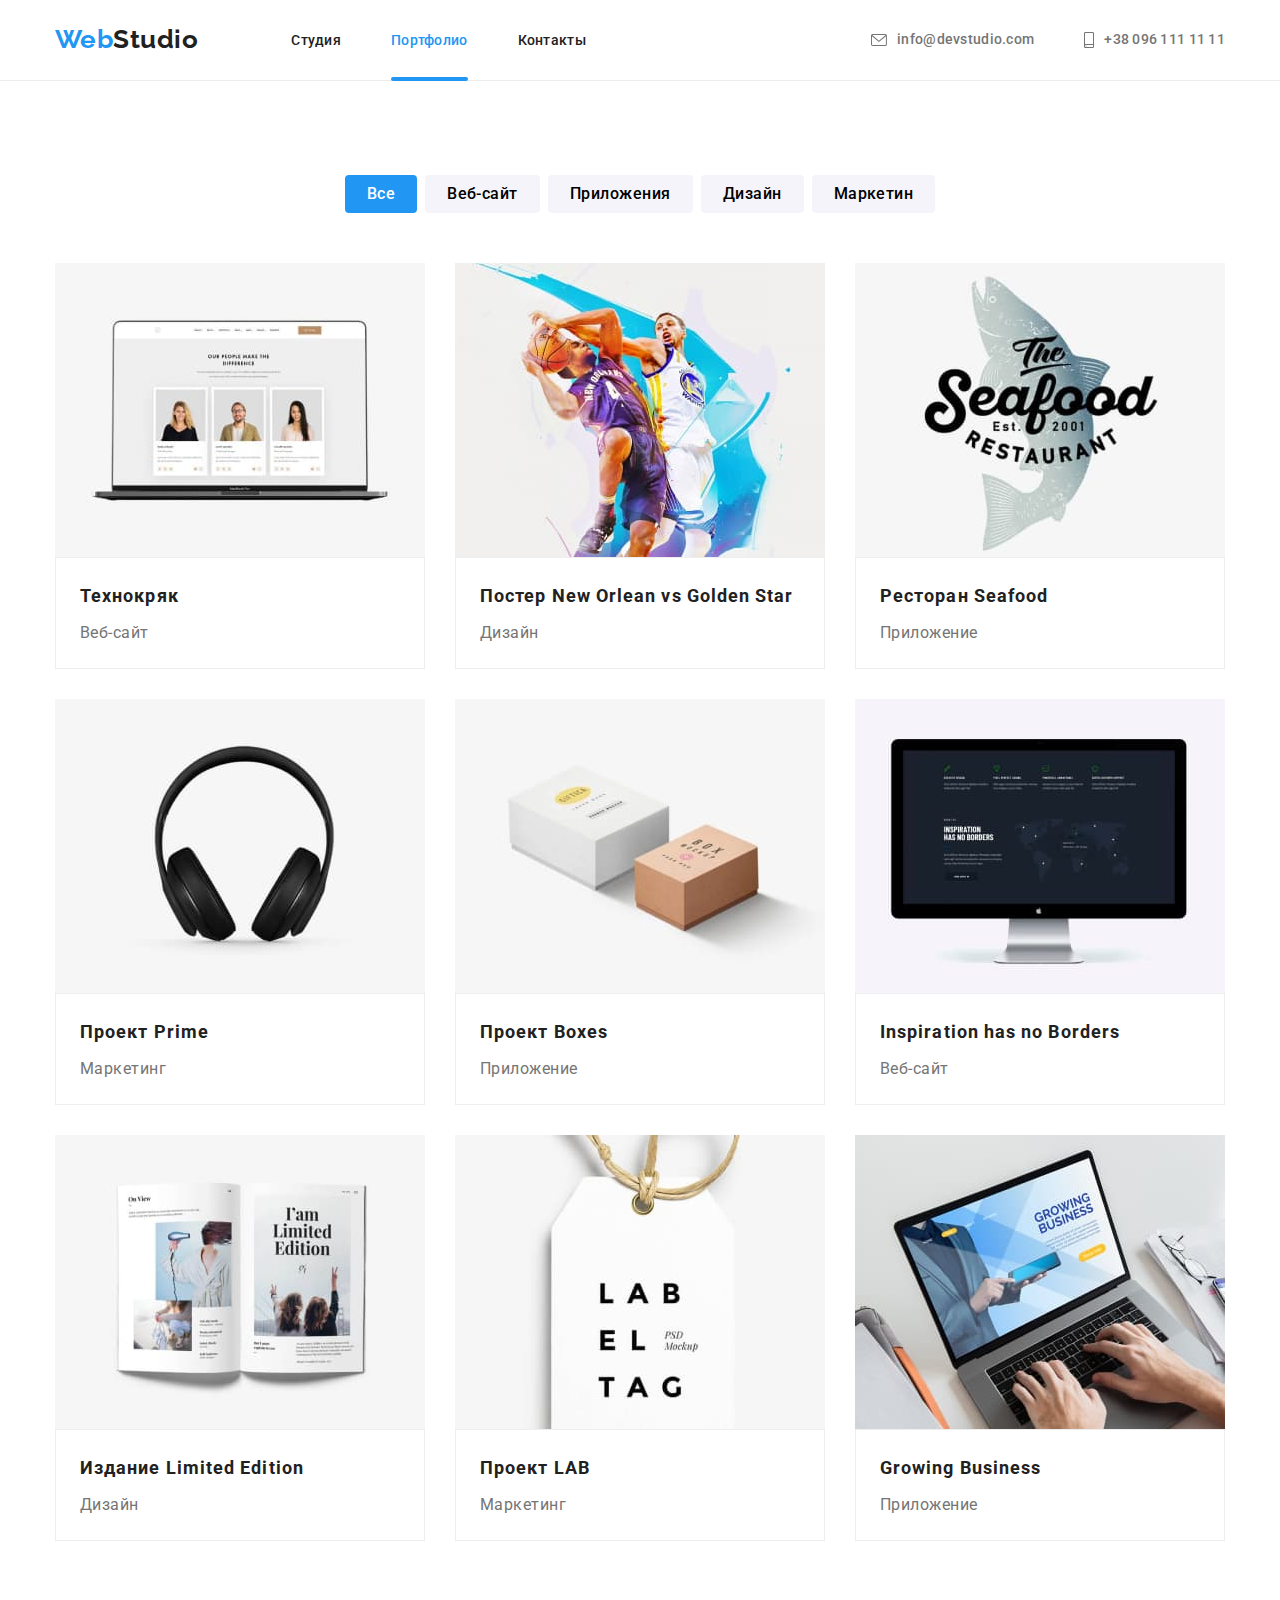
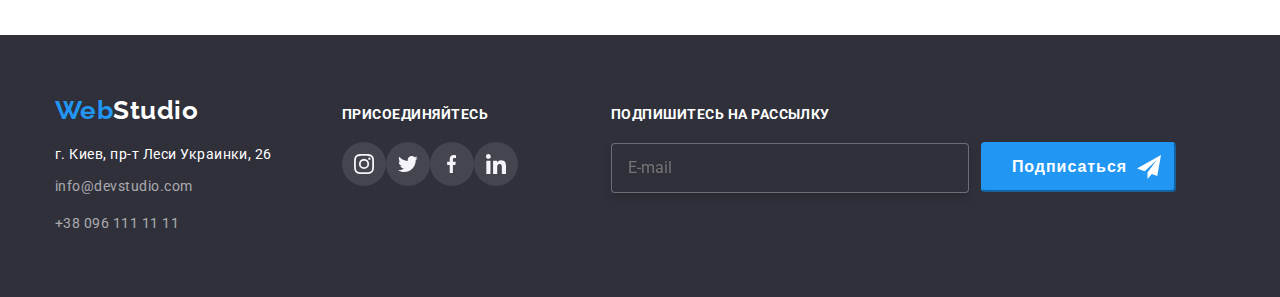
==== portfolio.html @ f26a2ab6 "Старт" ====
<!DOCTYPE html>
<html lang="ru">
<head>
    <meta charset="UTF-8">
    <meta http-equiv="X-UA-Compatible" content="IE=edge">
    <meta name="viewport" content="width=device-width, initial-scale=1.0">
    <title>Портфолио</title>
    <link rel="stylesheet" type="text/css" href="./CSS/normalize.css" />
    <link rel="preconnect" href="https://fonts.gstatic.com">
    <link href="https://fonts.googleapis.com/css2?family=Raleway:wght@700&family=Roboto:wght@400;500;700;900&display=swap" rel="stylesheet">
    <link rel="stylesheet" href="./CSS/common.css">
    <link rel="stylesheet" href="./CSS/styles.css">
</head>
<body class="body">
    <header class="header">
        <div class="container">
            <nav class="nav-menu">
                <a class="logo" href="./index.html">
                Web<span class="logo-text">Studio</span>
                </a>
                <ul class="nav-list">
                    <li class="nav-line"><a class="nav-link" href="./index.html">Студия</a></li>
                    <li class="nav-line"><a class="nav-link active" href="./portfolio.html">Портфолио</a></li>
                    <li class="nav-line"><a class="nav-link" href="./contacts.html">Контакты</a> </li>
                </ul>  
            </nav>  
            <ul class="contacts-list">
                <li class="contacts-line">
                    <a class="contacts-link" href="mailto:info@devstudio.com">
                        <svg class="icon-contacts" width= "16px" height= "12px">
                        <use href="./images/sprite.svg#envelope"></use>
                        </svg>
                    info@devstudio.com
                    </a>
                </li>
           
                <li class="contacts-line">
                    <a class="contacts-link" href="tel:+380961111111">
                        <svg class="icon-contacts" width= "10px" height= "16px">
                        <use href="./images/sprite.svg#smartphone"></use>
                        </svg>
                        +38 096 111 11 11</a>
                </li>
            </ul>
        </div>
    </header>

    <main>
        <section class="btn-filter">
            <div class="container">
                <h1 class="visually-hidden">Наши разработки</h1>
                <ul class="btn-list">
                    <li class="btn-line"><button type="button" class="btn-link autofocus">Все</button></li>
                    <li class="btn-line"><button type="button" class="btn-link">Веб-сайт</button></li>
                    <li class="btn-line"><button type="button" class="btn-link">Приложения</button></li>
                    <li class="btn-line"><button type="button" class="btn-link">Дизайн</button></li>
                    <li class="btn-line"><button type="button" class="btn-link">Маркетин</button></li>
                </ul>
                <div class="program-box">
                    <ul class="program-list">
                        <li class="program-item">
                            <a class="progpam-card" href="">
                                <div class="program-imgdiv">
                                    <img class="progpam-foto" src="./images/portfolio/Technokryak.jpg" alt="Веб-сайт Технокряк">
                                    <div class="overflow-program">
                                        <p class="program-text">Технокряк это современная площадка распространения коронавируса. Компании используют эту платформу для цифрового шпионажа и атак на защищённые сервера конкурентов.</p>
                                    </div>
                                </div>
                                <div class="progpam-description">
                                    <h2 class="program-title">Технокряк</h2>
                                    <p class="program-type">Веб-сайт</p>
                                </div>
                            </a>
                        </li>

                        <li class="program-item">
                            <a class="progpam-card" href="">
                                <div class="program-imgdiv">
                                    <img class="progpam-foto" src="./images/portfolio/Poster.jpg" alt="Постер New Orlean vs Golden Star">
                                    <div class="overflow-program">
                                        <p class="program-text">Технокряк это современная площадка распространения коронавируса. Компании используют эту платформу для цифрового шпионажа и атак на защищённые сервера конкурентов.</p>
                                    </div>
                                </div>
                                <div class="progpam-description">
                                    <h2 class="program-title">Постер New Orlean vs Golden Star</h2>
                                    <p class="program-type">Дизайн</p>
                                </div>
                            </a>
                        </li>

                        <li class="program-item">
                            <a class="progpam-card" href="">
                                <div class="program-imgdiv">
                                    <img class="progpam-foto" src="./images/portfolio/SeafoodRestaurant.jpg" alt="Ресторан Seafood">
                                    <div class="overflow-program">
                                        <p class="program-text">Технокряк это современная площадка распространения коронавируса. Компании используют эту платформу для цифрового шпионажа и атак на защищённые сервера конкурентов.</p>
                                    </div>
                                </div>
                                <div class="progpam-description">
                                    <h2 class="program-title">Ресторан Seafood</h2>
                                    <p class="program-type">Приложение</p>
                                </div>
                            </a>
                        </li>

                        <li class="program-item">
                            <a class="progpam-card" href="">
                                <div class="program-imgdiv">
                                    <img class="progpam-foto" src="./images/portfolio/PrimeProject.jpg" alt="Проект Prime">
                                    <div class="overflow-program">
                                        <p class="program-text">Технокряк это современная площадка распространения коронавируса. Компании используют эту платформу для цифрового шпионажа и атак на защищённые сервера конкурентов.</p>
                                    </div>
                                </div>
                                <div class="progpam-description">
                                    <h2 class="program-title">Проект Prime</h2>
                                    <p class="program-type">Маркетинг</p>
                                </div>
                            </a>
                        </li>

                        <li class="program-item">
                            <a class="progpam-card" href="">
                                <div class="program-imgdiv">
                                    <img class="progpam-foto" src="./images/portfolio/BoxProject.jpg" alt="Проект Boxes">
                                    <div class="overflow-program">
                                        <p class="program-text">Технокряк это современная площадка распространения коронавируса. Компании используют эту платформу для цифрового шпионажа и атак на защищённые сервера конкурентов.</p>
                                    </div>
                                </div>
                                <div class="progpam-description">
                                    <h2 class="program-title">Проект Boxes</h2>
                                    <p class="program-type">Приложение</p>
                                </div>
                            </a>
                        </li>

                        <li class="program-item">
                            <a class="progpam-card" href="">
                                <div class="program-imgdiv">
                                    <img class="progpam-foto" src="./images/portfolio/Inspiration_Borders.jpg" alt="Inspiration has no Borders">
                                    <div class="overflow-program">
                                        <p class="program-text">Технокряк это современная площадка распространения коронавируса. Компании используют эту платформу для цифрового шпионажа и атак на защищённые сервера конкурентов.</p>
                                    </div>
                                </div>
                                <div class="progpam-description">
                                    <h2 class="program-title">Inspiration has no Borders</h2>
                                    <p class="program-type">Веб-сайт</p>
                                </div>
                            </a>
                        </li>

                        <li class="program-item">
                            <a class="progpam-card" href="">
                                <div class="program-imgdiv">
                                    <img class="progpam-foto" src="./images/portfolio/LimitedEdition.jpg" alt="Издание Limited Editio">
                                    <div class="overflow-program">
                                        <p class="program-text">Технокряк это современная площадка распространения коронавируса. Компании используют эту платформу для цифрового шпионажа и атак на защищённые сервера конкурентов.</p>
                                    </div>
                                </div>
                                <div class="progpam-description">
                                    <h2 class="program-title">Издание Limited Edition</h2>
                                    <p class="program-type">Дизайн</p>
                                </div>
                            </a>
                        </li>

                        <li class="program-item">
                            <a class="progpam-card" href="">
                                <div class="program-imgdiv">
                                    <img class="progpam-foto" src="./images/portfolio/LABproject.jpg" alt="Проект LAB">
                                    <div class="overflow-program">
                                        <p class="program-text">Технокряк это современная площадка распространения коронавируса. Компании используют эту платформу для цифрового шпионажа и атак на защищённые сервера конкурентов.</p>
                                    </div>
                                </div>
                                <div class="progpam-description">
                                    <h2 class="program-title">Проект LAB</h2>
                                    <p class="program-type">Маркетинг</p>
                                </div>
                            </a>
                        </li>

                        <li class="program-item">
                            <a class="progpam-card" href="">
                                <div class="program-imgdiv">
                                    <img class="progpam-foto" src="./images/portfolio/GrowingBusiness.jpg" alt="Growing Business">
                                    <div class="overflow-program">
                                        <p class="program-text">Технокряк это современная площадка распространения коронавируса. Компании используют эту платформу для цифрового шпионажа и атак на защищённые сервера конкурентов.</p>
                                    </div>
                                </div>
                                <div class="progpam-description">
                                    <h2 class="program-title">Growing Business</h2>
                                    <p class="program-type">Приложение</p>
                                </div>
                            </a>
                        </li>

                    </ul>
                </div>
           </div>
        </section>

    </main>

    <footer class="footer">
        <div class="container">
            <div class="footer-box">
                <div class="address-footer">
                    <a class="logo" href="./index.html">
                        Web<span class="logo-footer">Studio</span>
                    </a>
                    <address class="address-box">
                    <p class="address-text">г. Киев, пр-т Леси Украинки, 26</p> 
                    <ul class="address-ul">
                        <li><a class="footer-link " href="mailto:info@devstudio.com">info@devstudio.com</a></li>
                        <li><a class="footer-link " href="tel:+380961111111">+38 096 111 11 11</a></li>
                    </ul>
                    </address>
                </div>  
                <div class="join-foter">
                    <h2 class="join-title">присоединяйтесь</h2>
                    <ul class="list-join">
                        <li>
                            <a class="icon-footer" href="">
                                <svg class="icon-staff" width="20px" height="20px">
                                    <use href="./images/sprite.svg#instagram"></use>
                                </svg>
                            </a>
                        </li>
                        <li>
                            <a class="icon-footer" href="">
                                <svg class="icon-staff" width="20px" height="20px">
                                    <use href="./images/sprite.svg#twitter"></use>
                                </svg>
                            </a>
                        </li>
                        <li>
                            <a class="icon-footer" href="">
                                <svg class="icon-staff" width="10px" height="20px">
                                    <use href="./images/sprite.svg#facebook"></use>
                                </svg>
                            </a>
                        </li>
                        <li>
                            <a class="icon-footer" href="">
                                <svg class="icon-staff" width="20px" height="20px">
                                    <use href="./images/sprite.svg#linkedin"></use>
                                </svg>
                            </a>
                        </li>
                    </ul>
                </div>
                <form class="footer-form">
                    <label class="footer-lable">
                        Подпишитесь на рассылку
                        <input type="email" name="email" class="footer-input" placeholder="E-mail">
                    </label>
                    <button type="submit" class="btn-footer-form">
                        Подписаться
                        <svg class="btn-icon-footer" width= "10px" height= "16px">
                            <use href="./images/sprite.svg#iconsend"></use>
                        </svg>
                    </button>
                 </form>
            </div>
        </div>
    </footer>
     
</body>
</html>
---- CSS/common.css ----
:root {
  --title-color: #212121;
  --text-color: #757575;
  --text-active-color: #FFFFFF;
  --active-color: #2196F3;

  --bg-hero: #2F303A;
  --bg-footer: #2F303A;
  --swadow-hero: rgba(0, 0, 0, 0.15);

  --link-color: #757575;
  --link-color-footer: rgba(255, 255, 255, 0.6);

  --bg-button: #F5F4FA;
  --button-color: #212121;
  --bg-button-active: #2196F3;
  --button-color-active: #FFFFFF;

  --description-marg-size: 30px;
  --card-marg-size: 30px;
  --work-marg-size: 30px; 
  --clients-marg-size: 30px; 

  --box-shadow-staff: 0px 1px 3px rgba(0, 0, 0, 0.12), 0px 1px 1px rgba(0, 0, 0, 0.14), 0px 2px 1px rgba(0, 0, 0, 0.2);
  
  --bg-icon: #757575;
  --bg-icon-active: #2196F3;
  --bg-frame-description: #F5F4FA;

  --border-clients-color: #AFB1B8;

  --hero-dg: #2F303A40;
  --backdrop-bg: rgba(0, 0, 0, 0.2);
  --modal-bg: #FFFFFF;

  --program-active-bg: rgba(33, 150, 243, 0.9);

  --time-cubic: 250ms cubic-bezier(0.4, 0, 0.2, 1);

  --work-dg: rgba(47, 48, 58, 0.8);

  --modal-text-color: #757575;
   
}

li {
  list-style-type: none;
  margin-left: 0;
  padding-left: 0;
}
  
ul {
  margin: 0;
  padding: 0;
}

.visually-hidden {
  position: absolute;
  width: 1px;
  height: 1px;
  margin: -1px;
  border: 0;
  padding: 0;
  white-space: nowrap;
  clip-path: inset(100%);
  clip: rect(0 0 0 0);
  overflow: hidden;
}

h1,
h2,
h3,
h4,
h5,
h6,
p {
  margin: 0;
  padding: 0;
}

.container {
  width: 1170px;
  margin-left: auto;
  margin-right: auto;
  padding: 0 15px;
}

img {
  display: block;
  max-width: 100%;
  height: auto;
}

svg {
  display: block;
  max-width: 100%;
  height: auto;
}

a {
  text-decoration: none;
}
---- CSS/styles.css ----
.body {
  font-family: Roboto, sans-serif;
  letter-spacing: 0.03em;
  background-color: #FFFFFF;
  padding: 0;
  margin: 0;
}

/* HEADER --------------------------------------------------------*/
.header {
  border-bottom: 1px solid #ECECEC;
}

/* Стили логотипа */
.logo {
  color: var(--active-color);
  text-decoration: none;
  font-family: Raleway, sans-serif;
  font-size: 26px;
  font-weight: 700;
  line-height: 1.2;
  margin-right: 93px;
}

.logo .logo-text {
  color: var(--title-color);
}

/* Стили НАВИГАЦИЯ ---------------------------------------------*/
.nav-link {
  color: var(--title-color);
  text-decoration: none;
  font-weight: 500;
  font-size: 14px;
  line-height: 1.14;
  letter-spacing: 0.02em;
  transition: color var(--time-cubic);

}

.nav-link:hover,
.nav-link:focus {
  color: var(--active-color);
  transition: color var(--time-cubic);
}

.nav-link.active {
  color: var(--active-color);
} 

.contacts-link {
  color: var(--link-color);
  text-decoration: none;
  font-weight: 500;
  font-size: 14px;
  line-height: 1.14;
  letter-spacing: 0.02em;
  transition: color var(--time-cubic);
}

.contacts-link:hover,
.contacts-link:focus {
  color: var(--active-color);
  transition: color var(--time-cubic);
}

/* Геометрия и Сетка флекс НАВИГАЦИЯ */
.header .container{
  display: flex;
  flex-direction: row;
  align-items: center;
  justify-content: space-between;
  padding-top: 24px;
  padding-bottom: 25px;
  
}

.nav-menu{
  display: flex;
  flex-direction: row;
}

.nav-list {
  display: flex;
  flex-direction: row;
  align-items: center;
}

.contacts-list {
  display: flex;
  flex-direction: row;
}

.nav-menu .nav-line {
  margin-right: 50px;
}

.nav-menu .nav-line:last-child{
  margin-right: 0px;
}

.contacts-line {
  margin-left: 50px;
}

.contacts-line:first-child {
  margin-left: 0px;
}

/* Фон и неконтентные картинки НАВИГАЦИЯ */
.contacts-link {
  display: flex;
  justify-content: center;
  align-items: center;
}

.icon-contacts {
  margin-right: 10px;
  fill: currentColor;
}

/* Псевдоэлементы и амимация НАВИГАЦИЯ */

.nav-link.active {
  position: relative;
}

.nav-link.active::after {
  content: '';

  position: absolute;
  left: 0;
  margin-top: 28px;

  display: block;
  width: 100%;
  height: 4px;
  background-color: var(--bg-button-active);
  border-radius: 2px;

}

 
/* MAIN*/
/* Стили ГЕРОЙ----------------------------------------------------*/
.section-hero {
  background-color: var(--bg-hero);
  max-width: 1600px;
  max-height: 600px;
  margin-left: auto;
  margin-right: auto;
  text-align: center;
}

.hero {
  padding-top: 200px;
  padding-bottom: 200px;
}

.title-hero {
  color: var(--text-active-color);
  font-weight: 900;
  font-size: 44px;
  line-height: 1.36;
  letter-spacing: 0.06em;
  text-transform: uppercase;
}

.order-button {
  text-align: center;
  display: inline-block;
  color: var(--text-active-color);
  background-color: var(--active-color);
  text-decoration: none;
  font-weight: 700;
  font-size: 16px;
  line-height: 1.87;
  letter-spacing: 0.06em;
  border-radius: 4px;
  padding: 10px 32px;
  margin-top: 30px;
  overflow: visible;
  border: none;
  box-shadow: 0px 4px 4px var(--swadow-hero);
}   

/* .order-button:active{
  outline: solid var(--active-color);
} */

/* Фон и неконтентные картинки ГЕРОЙ*/
.section-hero {
  background-image: linear-gradient(to right, var(--hero-dg), var(--hero-dg)), url(../images/hero.jpg);
  background-size: cover;
  background-position: 0  -150px;
}

/* МОДОЛЬНОЕ ОКНО - оформление*/
.backdrop {
  position: fixed;
  z-index: 10;
  top: 0;
  left: 0;

  width: 100%;
  height: 100%;
  
  background-color: var(--backdrop-bg);

  opacity: 1;
  visibility: visible;
  transition: opacity var(--time-cubic);
}

.backdrop.is-hidden {
  opacity: 0;
  pointer-events: none;
}

.backdrop.is-hidden .modal {
  transform: translate(-50%, -50%) scale(0.4);
}

.modal {
  display: inline-block;
  box-sizing: border-box;
  position: absolute;
  top: 50%;
  left: 50%;
 
  max-width: 528px;
  width: 100%;
  max-height: 100vh;
  padding: 40px;
  background-color: var(--modal-bg);

  overflow-y: auto;
  transform: translate(-50%, -50%) scale(1) ;
  transition: transform var(--time-cubic);
}

.modal-btn-close {
  position: absolute;
  right: 8px;
  top: 8px;
  box-sizing: border-box;
  width: 30px;
  height: 30px;
  padding: 0;
  background-color: var(--button-color-active);
  border: 1px solid rgba(0, 0, 0, 0.1);
  border-radius: 50%;
  outline: none; 
  overflow: hidden;
}

.icon-btn-close {
  height: 11px;
  fill: currentColor;
  transition: fill var(--time-cubic);
}

.modal-btn-close:hover .icon-btn-close {
  fill: var(--bg-button-active); 
  transition: fill var(--time-cubic);
}


/* МОДОЛЬНОЕ ОКНО - контент*/
.modal-title {
  font-size: 20px;
  line-height: 1.15;
  font-weight: 700;
  text-align: center;
  margin-bottom: 12px;
}

.modal-field {
  position: relative;
  font-size: 12px;
  line-height: 1.17;
  font-weight: 400;
  color: var(--modal-text-color);
}

.modal-input {
  display: block;
  width: calc(100% - 42px);
  height: 40px;
  padding: 0;
  padding-left: 42px;
  margin-bottom: 10px;
  border: 1px solid rgba(33, 33, 33, 0.2);
  border-radius: 4px;
  transition: border var(--time-cubic)
}

.modal-input:focus  {
  outline: none;
  border: 1px solid var(--active-color);
  transition: border var(--time-cubic)
}

.modal-group {
  display: block;
  margin-bottom: 4px;
}

.icon-btn-modal {
  position: absolute;
  display: block;
  left: 12px;
  top: 30px;
  min-width: 18px;
  height: 18px;
  fill: var(--button-color);
  transition: fill var(--time-cubic)
}

.modal-input:focus + .icon-btn-modal {
  fill: var(--active-color);
  transition: fill var(--time-cubic);
}

/* комментарий -техтерия*/
.modal-input.comit {
  padding: 12px 16px;
  height: 100%;
  width: calc(100% - 32px);
  margin-bottom: 0;
}

textarea {
  resize: none;
  font-family: Roboto, sans-serif;
}

textarea::placeholder {
  font-size: 14px;
  line-height: 1.14;
  font-weight: 400;
  color: rgba(117, 117, 117, 0.5);
}

/* чекбокс */
.checkbox-polici {
  position: relative;
  display: block;
  text-align: center;
  font-size: 14px;
  line-height: 1.71;
  font-weight: 400;
  color: var(--text-color);
  margin-top: 20px;
  margin-bottom: 30px;
  padding-left: 30px;
  cursor: pointer;
}

.contract-terms {
  text-decoration: underline;
  color: var(--active-color);
}

.checkbox {
  position: absolute;
  width: 1px;
  height: 1px;
  margin: -1px;
  border: 0;
  padding: 0;
  white-space: nowrap;
  clip-path: inset(100%);
  clip: rect(0 0 0 0);
  overflow: hidden;
}

/* чекбокс - иконка*/
.icon-checkbox {
  display: inline-block;
  position: absolute;
  width: 16px;
  height: 15px;
  left: 10px;
  top: 50%;
  border-radius: 2px;
  border: 2px solid var(--button-color);
  fill: var(--text-active-color);

  transform: translateY(-50%) ;
  object-fit: fill;
}

.checkbox:checked ~ .icon-checkbox {
  display: block;
  fill: var(--text-active-color);
  background-color: var(--bg-button-active);
  border: 2px solid var(--bg-button-active);
  
}

.checkbox {
  padding-left: 25px;
}

/* кнопка */
.btn-submit-modal {
  font-family: Roboto, sans-serif;
  font-size: 16px;
  line-height: 1.87;
  font-weight: 700;
  letter-spacing: 0.06em;
  padding: 10px 55px;

  box-shadow: 0px 4px 4px rgba(0, 0, 0, 0.15);
  border-radius: 4px;
  border-color: var(--bg-button-active);

  background-color: var(--bg-button-active);
  color: var(--text-active-color);

  cursor: pointer;
  overflow: visible;
  border: none;
}

.submit-box {
  display: flex;
  justify-content: center;
}

/* Стили НАШИ ДОСТОИНСТВА ------------------------------------------*/
.title-description {
  text-transform: uppercase;
  color: var(--title-color);
  font-weight: 700;
  font-size: 14px;
  line-height: 1.14;
  margin-top: 30px;
}

.text-description {
  color: var(--text-color);
  font-size: 14px;
  font-weight: 400;
  line-height: 1.71;
  margin-top: 10px;
}

/* Геометрия и Флекс сетка НАШИ ДОСТОИНСТВА*/
.description-list {
  display: flex;
  flex-wrap: wrap;
  margin-top: calc(-1 * var(--description-marg-size));
  margin-left: calc(-1 * var(--description-marg-size));
}

.description-item {
  flex-basis: calc(100% / 4 - var(--description-marg-size));
  margin-left: var(--description-marg-size);
  margin-top: var(--description-marg-size);
}

.section-description > .container {
  padding-top: 94px;
}

/* Фон и неконтентные картинки НАШИ ДОСТОИНСТВА*/
.icon-frame-description {
  display: flex;
  align-items: center;
  justify-content: center;
  background-color: var(--bg-frame-description);
  border-radius: 4px;
  max-width: 270px;
  max-height: 120px;
}

.description-item .icon {
  margin-top: 25px;
  margin-bottom: 25px;
}


/* Стили ЧЕМ ЗАНИМАЕМСЯ ------------------------------------------*/
.work-title {
  color: var(--title-color);
  font-weight: 700;
  font-size: 36px;
  line-height: 1.67;
  text-align: center;
}

/* Геометрия и Флекс сетка ЧЕМ ЗАНИМАЕМСЯ*/
.work-list {
  display: flex;
  flex-wrap: wrap;
  margin-top: calc(-1 * var(--work-marg-size));
  margin-left: calc(-1 * var(--work-marg-size));
}

.work-line {
  flex-basis: calc(100% / 3 - var(--work-marg-size));
  margin-top: var(--work-marg-size);
  margin-left: var(--work-marg-size); 
}

.work .container {
  padding-top: 94px;
  padding-bottom: 94px;
}

.work-box {
  display: inline-block;
  margin-top: 50px;
}

/* Псевдоэлементы и амимация ЧЕМ ЗАНИМАЕМСЯ*/

.work-line {
  position: relative;
  width: 370px;
  height: 294px;
}

.work-text {
  position: absolute;
  width: 100%;
  left: 0;
  bottom: 0;
  
  font-weight: 700;
  font-size: 14px;
  line-height: 1.14;
  color: var(--text-active-color);
  background-color: var(--work-dg);
  padding: 27px 0;

  text-align: center;
  text-transform: uppercase;
}

/* Стили НАША КОМАНДА ----------------------------------------------*/
.title-staff {
  color: var(--title-color);
  font-weight: 700;
  font-size: 36px;
  line-height: 1.67;
  text-align: center;
}

.employee-title {
  color: var(--title-color);
  font-weight: 500;
  font-size: 16px;
  line-height: 1.19;
  text-align: center;
}

.employee-position {
  color: var(--text-color);
  font-weight: 400;
  font-size: 16px;
  line-height: 1.19;
  text-align: center;
  margin-top: 10px;
}

/* Геометрия и Флекс сетка НАША КОМАНДА*/
.list-staff {
  display: flex;
  flex-wrap: wrap;
  margin-top: calc(-1 * var(--card-marg-size));
  margin-left: calc(-1 * var(--card-marg-size));
}

.li-staff {
  flex-basis: calc(100% / 4 - var(--card-marg-size));
  margin-left: var(--card-marg-size);
  margin-top: var(--card-marg-size);
  background-color: #FFFFFF;
  border-radius: 0px 0px 4px 4px;
  box-shadow: var(--box-shadow-staff);
  max-width: 270px;
}

.section-staff > .container {
  padding-top: 94px;
  padding-bottom: 94px;
}

.section-staff {
  max-width: 1600px;
  margin-left: auto;
  margin-right: auto;
  background-color: #F5F4FA;;
}

.staff-box {
  display: inline-block;
  margin-top: 50px;
}

.staff-description {
  padding: 30px 32px;
}

.staff-tumb {
  width: 270px;
  height: auto;
}

/* Фон и неконтентные картинки НАША КОМАНДА*/
.icon-staff-box {
  display: flex;
  justify-content: space-between;
  margin-top: 16px;
}

.icon-btn {
  display: inline-flex;
  justify-content: center;
  width: 44px;
  height: 44px;
  border-radius: 50%;
  color: var(--bg-icon);
  transition: color var(--time-cubic), background-color var(--time-cubic);
}

.icon-btn:hover,
.icon-btn:focus {
  background-color: var(--bg-icon-active);
  color: var(--bg-frame-description);
  transition: color var(--time-cubic), background-color var(--time-cubic);
}

.icon-staff {
  fill: currentColor;
}

/*КЛИЕНТЫ--------------------------------------------------------*/
.title-clients {
  color: var(--title-color);
  font-weight: 700;
  font-size: 36px;
  line-height: 1.67;
  text-align: center;
}

.clients .container {
  padding-top: 94px;
  padding-bottom: 94px;
}

.link-clients {
  width: 166px;
  height: 86px;
}


/* Геометрия и Флекс сетка КЛИЕНТЫ*/
.box-clients {
  display: inline-block;
  margin-top: 50px;
}

.list-clients {
  display: flex;
  flex-wrap: wrap;
  justify-content: space-between;  
  margin-top: calc(-1 * var(--clients-marg-size));
  margin-left: calc(-1 * var(--clients-marg-size));
}

.item-clients {
  display: flex;
  justify-content: center;
  flex-basis: calc(100% / 6 - var(--clients-marg-size));
  margin-left: var(--clients-marg-size);
  margin-top: var(--clients-marg-size);
  padding: 0;
}

.link-clients {
  display: flex;
  justify-content: center;
  border: 1px solid var(--border-clients-color);
  border-radius: 4px;
  color: var(--border-clients-color);
  transition: color var(--time-cubic), border-color var(--time-cubic);
}

.icon-clients {
  fill: currentColor;
}

.link-clients:hover {
  border-color: var(--bg-button-active);
  color: var(--bg-button-active);
  transition: color var(--time-cubic), border-color var(--time-cubic);
}

/* Стили FOOTER -----------------------------------------------------------*/
.footer{
  background-color: var(--bg-footer);
  padding-top: 60px;
  padding-bottom: 60px;
}

.logo-footer{
  color: var(--text-active-color);
}

.footer .logo {
  margin-right: 0;
}

.address {
  margin-top: 20px;
}

.address-text {
  color: var(--text-active-color);
  font-weight: 400;
  font-size: 14px;
  line-height: 1.19;
}

.address-box {
  margin-top: 20px;
}

.address-ul {
  margin-top: ;
}

.footer-link {
  display: block;
  color: var(--link-color-footer);
  text-decoration: none;
  font-weight: 400;
  font-size: 14px;
  line-height: 2;
  margin-top: 9px;
}

/* Фон и неконтентные картинки FOOTER*/
.footer-box {
  display: flex;
  align-items: baseline;
}

.join-foter {
  padding: 0;
  margin-left: 70px;
}

.join-title {
  color: var(--text-active-color);
  font-weight: 700;
  font-size: 14px;
  line-height: 1.17;
  text-transform: uppercase;  
}

.list-join {
  display: inline-flex;
  margin-top: 20px;
}

/* Геометрия и Флекс сетка FOOTER*/
.icon-footer {
  display: inline-flex;
  justify-content: center;
  width: 44px;
  height: 44px;
  border-radius: 50%;
  color: var(--bg-frame-description);
  background-color: rgba(255, 255, 255, 0.1);
  transition: background-color var(--time-cubic), color var(--time-cubic);
}

.item-join {
  margin-right: 10px;
}

.item-join:last-child {
  margin-right: 0px;
}

.icon-footer:hover,
.icon-footer:focus {
  background-color: var(--bg-icon-active);
  color: var(--bg-frame-description);
  transition: background-color var(--time-cubic), color var(--time-cubic);
}

/* Форма - подписка, FOOTER*/
.footer-form {
  display: inline-flex;
  justify-content: flex-start;
  font-size: 14px;
  line-height: 1.14;
  font-weight: 700;
  text-transform: uppercase;
  color: var(--text-active-color);
}

.footer-input {
  width: 100%; 
  height: 50px;
  padding-left: 16px;
  margin-top: 20px;
  
  font-family: Roboto, sans-serif;
  font-size: 16px;
  line-height: 1.25 ;
  font-weight: 400;

  border: 1px solid rgba(255, 255, 255, 0.3);
  box-sizing: border-box;
  border-radius: 4px;
  filter: drop-shadow(0px 4px 4px rgba(0, 0, 0, 0.15));
  background-color: var(--bg-footer);
 
}

.footer-form  {
  margin-left: 93px;
}

.btn-footer-form {
  display: flex;
  flex-direction: row;
  align-items: center;

  height: 50px;
  font-size: 16px;
  line-height: 1.87;
  font-weight: 700;
  letter-spacing: 0.06em;
  text-align: center;

  color: var(--text-active-color);
  background-color: var(--active-color);

  padding: 10px 13px 10px 29px;
  margin-left: 12px;
  margin-top: 35px;

  border-radius: 4px;
  border-color: var(--active-color);
  cursor: pointer;
}

.footer-form input {
  color: var(--text-active-color);
  background-color: var(--bg-footer)
}

.footer-lable {
  width: 358px;
}

.btn-icon-footer {
  display: block;
  margin-left: 10px;
  width: 24px;
  height: 24px;
  fill: var(--text-active-color);
}

/* --------------------------------------------------------------------------- */

/*Стилизация Кнопки - ПОРТФОЛИО*/
.btn-link {
  color: var(---button-color);
  background-color: var(--bg-button);
  font-family: inherit;
  font-style: normal;
  font-weight: 500;
  font-size: 16px;
  line-height: 1.62;
  text-align: center;
  border-radius: 4px;
  padding: 6px 22px;
  cursor: pointer;
  border: none;
  letter-spacing: 0.03em;
  transition: box-shadow var(--time-cubic), background-color var(--time-cubic), color var(--time-cubic);
}

.btn-link:hover,
.btn-link:focus {
  color: var(--text-active-color);
  background-color: var(--active-color);
  outline: none; 
  box-shadow: 0px 3px 1px rgba(0, 0, 0, 0.1), 0px 1px 2px rgba(0, 0, 0, 0.08), 0px 2px 2px rgba(0, 0, 0, 0.12);
  transition: box-shadow var(--time-cubic), background-color var(--time-cubic), color var(--time-cubic);
}

.btn-link.autofocus{
  color: var(--button-color-active);
  background-color: var(--bg-button-active);
}

/* Геометрия и Флекс сетка ПОРФОЛИО*/
.btn-list {
  display: flex;
  justify-content: center;
}

.btn-filter {
  margin-top: 94px;
}

.program-box {
  padding-top: 50px;
  padding-bottom: 94px;
}

.btn-line {
  margin-right: 8px;
}

.btn-line:last-child {
  margin-right: 0px;
}

/*Стилизация Разработки - ПОРФОЛИО ------------------------------------------*/
.program-title {
  color: var(--title-color);
  font-style: normal;
  font-weight: 700;
  font-size: 18px;
  line-height: 2;
  letter-spacing: 0.06em;

}

.program-type {
  color: var(--text-color);
  font-style: normal;
  font-weight: 400;
  font-size: 16px;
  line-height: 1.87;
  margin-top: 4px;
}

/* Геометрия и Флекс сетка ПОРФОЛИО*/
.program-list {
  display: flex;
  flex-wrap: wrap;
  margin-top: calc(-1 * var(--card-marg-size));
  margin-left: calc(-1 * var(--card-marg-size));
}

.program-item {
  flex-basis: calc(100% / 3 - var(--card-marg-size));
  margin-top: var(--card-marg-size);
  margin-left: var(--card-marg-size);
  transition: box-shadow var(--time-cubic);

}

.program-item:hover,
.program-item:focus {
  cursor: pointer;
  box-shadow: 0px 1px 1px rgba(0, 0, 0, 0.12), 0px 4px 4px rgba(0, 0, 0, 0.06), 1px 4px 6px rgba(0, 0, 0, 0.16);
  transition: box-shadow var(--time-cubic);
}

.progpam-description {
  border-style: solid;
  border-width: 1px;
  border-color: #EEEEEE;
  padding: 20px 24px;
}

/* Псевдоэлементы и амимация ПОРФОЛИО - программы*/
.program-imgdiv {
  position: relative;
  overflow: hidden;
} 

.overflow-program {
  position: absolute;
  background-color: var(--program-active-bg);
  left: 0;
  bottom: 0;
  width: 100%;
  height: 100%;

  opacity: 0;
  transform: translateY(100%);
  transition: transform var(--time-cubic), opacity var(--time-cubic);
}

.program-text {
  font-style: normal;
  font-weight: 400;
  font-size: 18px;
  line-height: 1.56;

  color: var(--text-active-color);

  padding: 63px 24px;     
}

.program-item:hover .overflow-program {
  opacity: 1;
  transform: translateY(0);
  transition: transform var(--time-cubic), opacity var(--time-cubic);
  overflow: auto;
}

/* --------------------------------------------------------------------------- */
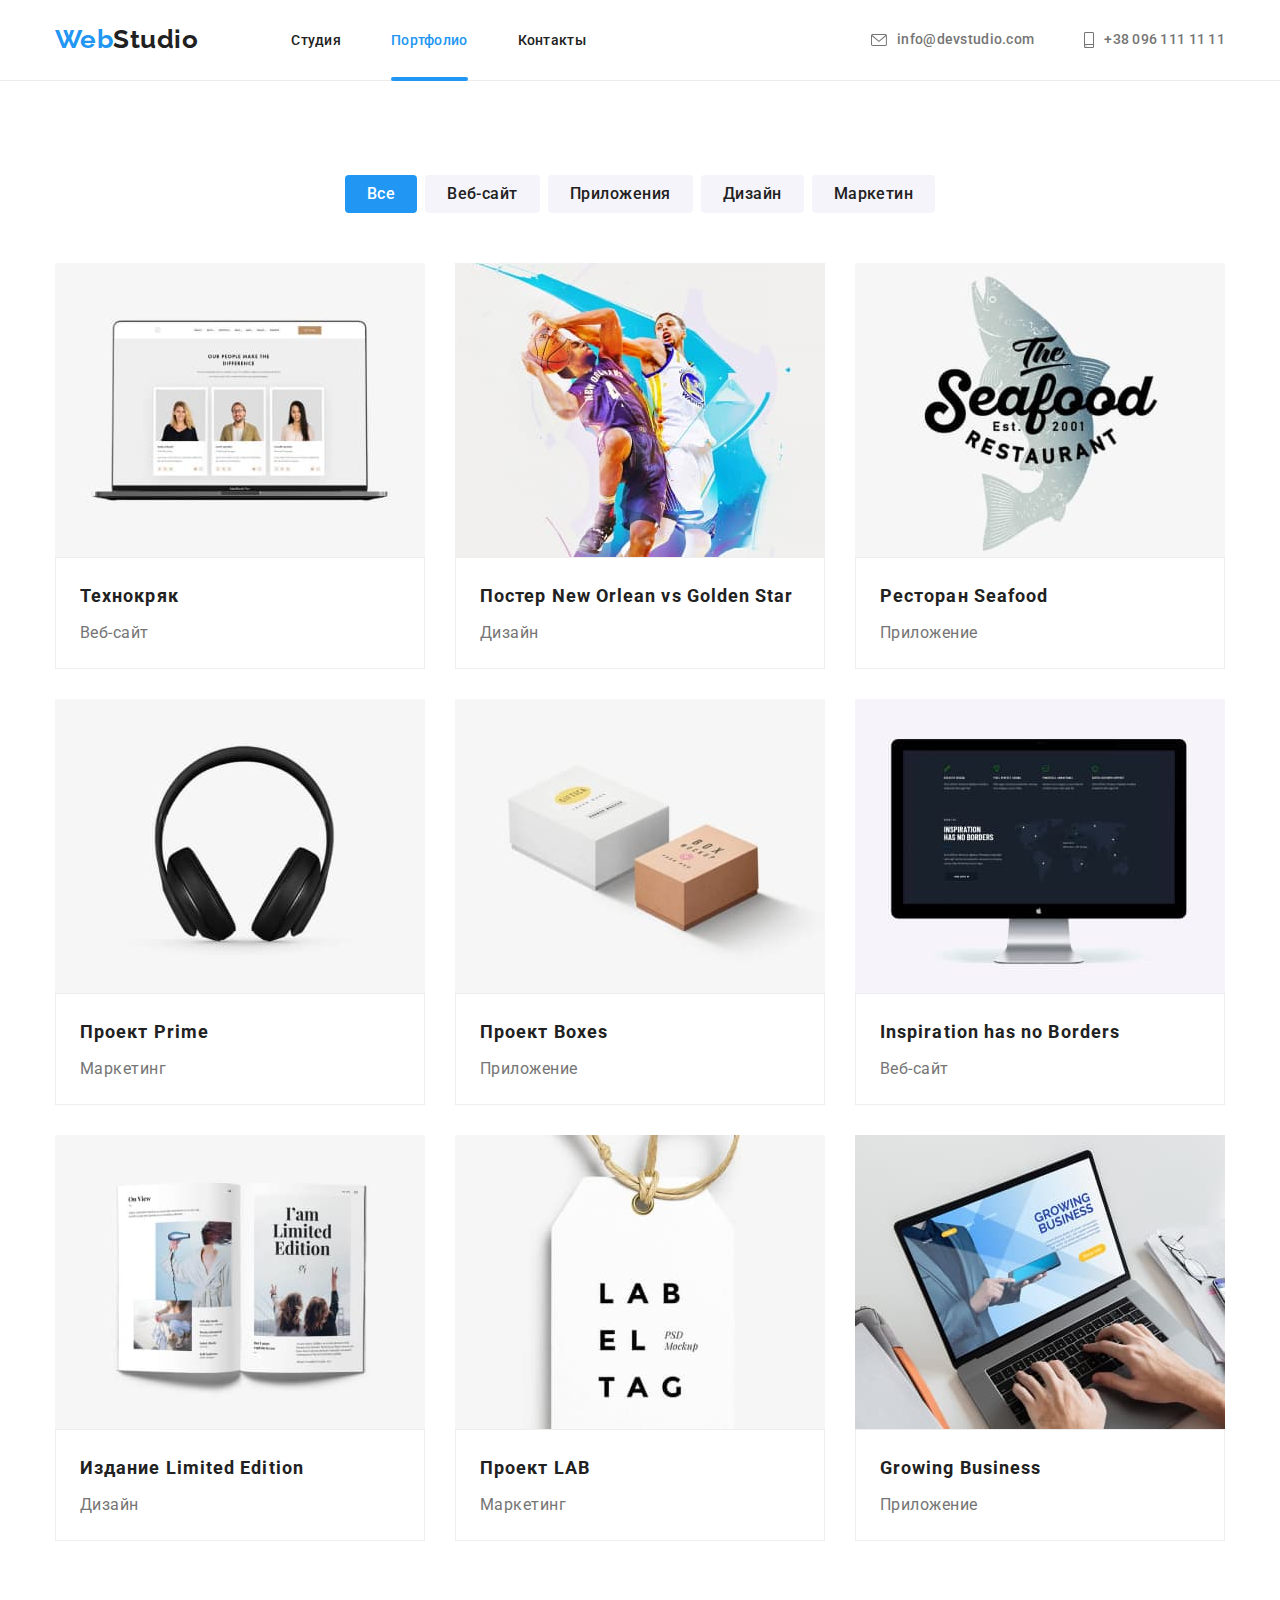
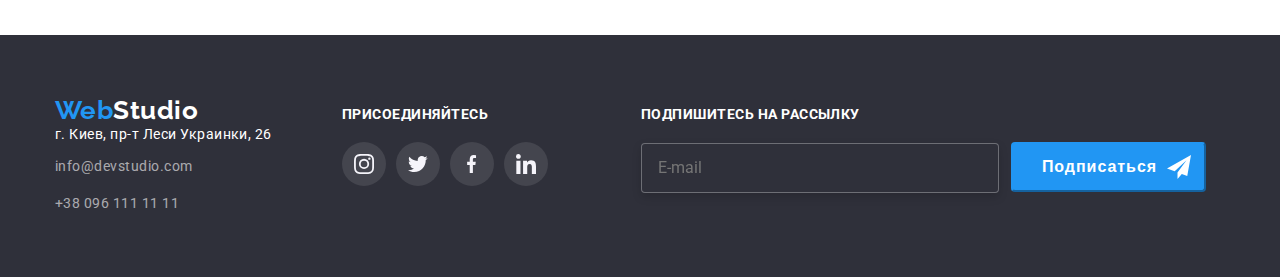
==== commit 63271b27: "SAS говтово" ====
--- a/portfolio.html
+++ b/portfolio.html
@@ -8,13 +8,14 @@
     <link rel="stylesheet" type="text/css" href="./CSS/normalize.css" />
     <link rel="preconnect" href="https://fonts.gstatic.com">
     <link href="https://fonts.googleapis.com/css2?family=Raleway:wght@700&family=Roboto:wght@400;500;700;900&display=swap" rel="stylesheet">
-    <link rel="stylesheet" href="./CSS/common.css">
-    <link rel="stylesheet" href="./CSS/styles.css">
+    <!-- <link rel="stylesheet" href="./CSS/common.css"> -->
+    <!-- <link rel="stylesheet" href="./CSS/styles.css"> -->
+    <link rel="stylesheet" href="./CSS/main.min.css">
 </head>
 <body class="body">
     <header class="header">
         <div class="container">
-            <nav class="nav-menu">
+            <nav class="nav">
                 <a class="logo" href="./index.html">
                 Web<span class="logo-text">Studio</span>
                 </a>
@@ -218,28 +219,28 @@
                 <div class="join-foter">
                     <h2 class="join-title">присоединяйтесь</h2>
                     <ul class="list-join">
-                        <li>
+                        <li class="item-join">
                             <a class="icon-footer" href="">
                                 <svg class="icon-staff" width="20px" height="20px">
                                     <use href="./images/sprite.svg#instagram"></use>
                                 </svg>
                             </a>
                         </li>
-                        <li>
+                        <li class="item-join">
                             <a class="icon-footer" href="">
                                 <svg class="icon-staff" width="20px" height="20px">
                                     <use href="./images/sprite.svg#twitter"></use>
                                 </svg>
                             </a>
                         </li>
-                        <li>
+                        <li class="item-join">
                             <a class="icon-footer" href="">
                                 <svg class="icon-staff" width="10px" height="20px">
                                     <use href="./images/sprite.svg#facebook"></use>
                                 </svg>
                             </a>
                         </li>
-                        <li>
+                        <li class="item-join">
                             <a class="icon-footer" href="">
                                 <svg class="icon-staff" width="20px" height="20px">
                                     <use href="./images/sprite.svg#linkedin"></use>
--- a/CSS/styles.css
+++ b/CSS/styles.css
@@ -1,18 +1,18 @@
-.body {
+/* .body {
   font-family: Roboto, sans-serif;
   letter-spacing: 0.03em;
   background-color: #FFFFFF;
   padding: 0;
   margin: 0;
-}
+} */
 
 /* HEADER --------------------------------------------------------*/
-.header {
+/* .header {
   border-bottom: 1px solid #ECECEC;
-}
+} */
 
 /* Стили логотипа */
-.logo {
+/* .logo {
   color: var(--active-color);
   text-decoration: none;
   font-family: Raleway, sans-serif;
@@ -24,10 +24,10 @@
 
 .logo .logo-text {
   color: var(--title-color);
-}
+} */
 
 /* Стили НАВИГАЦИЯ ---------------------------------------------*/
-.nav-link {
+/* .nav-link {
   color: var(--title-color);
   text-decoration: none;
   font-weight: 500;
@@ -36,19 +36,19 @@
   letter-spacing: 0.02em;
   transition: color var(--time-cubic);
 
-}
-
-.nav-link:hover,
+} */
+
+/* .nav-link:hover,
 .nav-link:focus {
   color: var(--active-color);
   transition: color var(--time-cubic);
-}
-
-.nav-link.active {
+} */
+
+/* .nav-link.active {
   color: var(--active-color);
-} 
-
-.contacts-link {
+}  */
+
+/* .contacts-link {
   color: var(--link-color);
   text-decoration: none;
   font-weight: 500;
@@ -56,72 +56,71 @@
   line-height: 1.14;
   letter-spacing: 0.02em;
   transition: color var(--time-cubic);
-}
-
-.contacts-link:hover,
+} */
+
+/* .contacts-link:hover,
 .contacts-link:focus {
   color: var(--active-color);
   transition: color var(--time-cubic);
-}
+} */
 
 /* Геометрия и Сетка флекс НАВИГАЦИЯ */
-.header .container{
+/* .header .container{
   display: flex;
   flex-direction: row;
   align-items: center;
   justify-content: space-between;
   padding-top: 24px;
   padding-bottom: 25px;
-  
-}
-
-.nav-menu{
+} */
+
+/* .nav{
   display: flex;
   flex-direction: row;
-}
-
-.nav-list {
+} */
+
+/* .nav-list {
   display: flex;
   flex-direction: row;
   align-items: center;
-}
-
-.contacts-list {
+} */
+
+/* .contacts-list {
   display: flex;
   flex-direction: row;
-}
-
-.nav-menu .nav-line {
+} */
+
+/* .nav .nav-line {
   margin-right: 50px;
 }
 
-.nav-menu .nav-line:last-child{
+.nav .nav-line:last-child{
   margin-right: 0px;
-}
-
-.contacts-line {
+} */
+
+/* .contacts-line {
   margin-left: 50px;
-}
-
-.contacts-line:first-child {
+} */
+
+/* .contacts-line:first-child {
   margin-left: 0px;
-}
+} */
 
 /* Фон и неконтентные картинки НАВИГАЦИЯ */
-.contacts-link {
+/* .contacts-link {
   display: flex;
   justify-content: center;
   align-items: center;
-}
-
-.icon-contacts {
+} */
+
+/* .icon-contacts {
   margin-right: 10px;
   fill: currentColor;
-}
+} */
 
 /* Псевдоэлементы и амимация НАВИГАЦИЯ */
 
-.nav-link.active {
+/* .nav-link.active {
   position: relative;
 }
 
@@ -138,19 +137,19 @@
   background-color: var(--bg-button-active);
   border-radius: 2px;
 
-}
+} */
 
  
 /* MAIN*/
 /* Стили ГЕРОЙ----------------------------------------------------*/
-.section-hero {
+/* .section-hero {
   background-color: var(--bg-hero);
   max-width: 1600px;
   max-height: 600px;
   margin-left: auto;
   margin-right: auto;
   text-align: center;
-}
+} */
 
 .hero {
   padding-top: 200px;
@@ -158,15 +157,15 @@
 }
 
 .title-hero {
-  color: var(--text-active-color);
+  /* color: var(--text-active-color);
   font-weight: 900;
   font-size: 44px;
   line-height: 1.36;
   letter-spacing: 0.06em;
   text-transform: uppercase;
-}
-
-.order-button {
+} */
+
+/* .order-button {
   text-align: center;
   display: inline-block;
   color: var(--text-active-color);
@@ -182,21 +181,21 @@
   overflow: visible;
   border: none;
   box-shadow: 0px 4px 4px var(--swadow-hero);
-}   
+}    */
 
 /* .order-button:active{
   outline: solid var(--active-color);
 } */
 
 /* Фон и неконтентные картинки ГЕРОЙ*/
-.section-hero {
+/* .section-hero {
   background-image: linear-gradient(to right, var(--hero-dg), var(--hero-dg)), url(../images/hero.jpg);
   background-size: cover;
   background-position: 0  -150px;
-}
+} */
 
 /* МОДОЛЬНОЕ ОКНО - оформление*/
-.backdrop {
+/* .backdrop {
   position: fixed;
   z-index: 10;
   top: 0;
@@ -215,13 +214,13 @@
 .backdrop.is-hidden {
   opacity: 0;
   pointer-events: none;
-}
-
-.backdrop.is-hidden .modal {
+} */
+
+/* .backdrop.is-hidden .modal {
   transform: translate(-50%, -50%) scale(0.4);
-}
-
-.modal {
+} */
+
+/* .modal {
   display: inline-block;
   box-sizing: border-box;
   position: absolute;
@@ -237,9 +236,9 @@
   overflow-y: auto;
   transform: translate(-50%, -50%) scale(1) ;
   transition: transform var(--time-cubic);
-}
-
-.modal-btn-close {
+} */
+
+/* .modal-btn-close {
   position: absolute;
   right: 8px;
   top: 8px;
@@ -258,32 +257,32 @@
   height: 11px;
   fill: currentColor;
   transition: fill var(--time-cubic);
-}
-
-.modal-btn-close:hover .icon-btn-close {
+} */
+
+/* .modal-btn-close:hover .icon-btn-close {
   fill: var(--bg-button-active); 
   transition: fill var(--time-cubic);
-}
+} */
 
 
 /* МОДОЛЬНОЕ ОКНО - контент*/
-.modal-title {
+/* .modal-title {
   font-size: 20px;
   line-height: 1.15;
   font-weight: 700;
   text-align: center;
   margin-bottom: 12px;
-}
-
-.modal-field {
+} */
+
+/* .modal-field {
   position: relative;
   font-size: 12px;
   line-height: 1.17;
   font-weight: 400;
   color: var(--modal-text-color);
-}
-
-.modal-input {
+} */
+
+/* .modal-input {
   display: block;
   width: calc(100% - 42px);
   height: 40px;
@@ -293,20 +292,20 @@
   border: 1px solid rgba(33, 33, 33, 0.2);
   border-radius: 4px;
   transition: border var(--time-cubic)
-}
-
-.modal-input:focus  {
+} */
+
+/* .modal-input:focus  {
   outline: none;
   border: 1px solid var(--active-color);
   transition: border var(--time-cubic)
-}
-
-.modal-group {
+} */
+
+/* .modal-group {
   display: block;
   margin-bottom: 4px;
-}
-
-.icon-btn-modal {
+} */
+
+/* .icon-modal {
   position: absolute;
   display: block;
   left: 12px;
@@ -315,34 +314,34 @@
   height: 18px;
   fill: var(--button-color);
   transition: fill var(--time-cubic)
-}
-
-.modal-input:focus + .icon-btn-modal {
+} */
+
+/* .modal-input:focus + .icon-modal {
   fill: var(--active-color);
   transition: fill var(--time-cubic);
-}
+} */
 
 /* комментарий -техтерия*/
-.modal-input.comit {
+/* .modal-input.comit {
   padding: 12px 16px;
   height: 100%;
   width: calc(100% - 32px);
   margin-bottom: 0;
-}
-
-textarea {
+} */
+
+/* textarea {
   resize: none;
   font-family: Roboto, sans-serif;
-}
-
-textarea::placeholder {
+} */
+
+/* textarea::placeholder {
   font-size: 14px;
   line-height: 1.14;
   font-weight: 400;
   color: rgba(117, 117, 117, 0.5);
-}
-
-/* чекбокс */
+} */
+
+чекбокс
 .checkbox-polici {
   position: relative;
   display: block;
@@ -357,7 +356,7 @@
   cursor: pointer;
 }
 
-.contract-terms {
+/* .contract-terms {
   text-decoration: underline;
   color: var(--active-color);
 }
@@ -373,10 +372,10 @@
   clip-path: inset(100%);
   clip: rect(0 0 0 0);
   overflow: hidden;
-}
-
-/* чекбокс - иконка*/
-.icon-checkbox {
+} */
+
+/* чекбокс - иконка */
+/* .icon-checkbox {
   display: inline-block;
   position: absolute;
   width: 16px;
@@ -389,22 +388,22 @@
 
   transform: translateY(-50%) ;
   object-fit: fill;
-}
-
-.checkbox:checked ~ .icon-checkbox {
+} */
+
+/* .checkbox:checked ~ .icon-checkbox {
   display: block;
   fill: var(--text-active-color);
   background-color: var(--bg-button-active);
   border: 2px solid var(--bg-button-active);
   
-}
-
-.checkbox {
+} */
+
+/* .checkbox {
   padding-left: 25px;
-}
+} */
 
 /* кнопка */
-.btn-submit-modal {
+/* .btn-submit-modal {
   font-family: Roboto, sans-serif;
   font-size: 16px;
   line-height: 1.87;
@@ -427,46 +426,46 @@
 .submit-box {
   display: flex;
   justify-content: center;
-}
+} */
 
 /* Стили НАШИ ДОСТОИНСТВА ------------------------------------------*/
-.title-description {
+/* .title-description {
   text-transform: uppercase;
   color: var(--title-color);
   font-weight: 700;
   font-size: 14px;
   line-height: 1.14;
   margin-top: 30px;
-}
-
-.text-description {
+} */
+
+/* .text-description {
   color: var(--text-color);
   font-size: 14px;
   font-weight: 400;
   line-height: 1.71;
   margin-top: 10px;
-}
+} */
 
 /* Геометрия и Флекс сетка НАШИ ДОСТОИНСТВА*/
-.description-list {
+/* .description-list {
   display: flex;
   flex-wrap: wrap;
   margin-top: calc(-1 * var(--description-marg-size));
   margin-left: calc(-1 * var(--description-marg-size));
-}
-
-.description-item {
+} */
+
+/* .description-item {
   flex-basis: calc(100% / 4 - var(--description-marg-size));
   margin-left: var(--description-marg-size);
   margin-top: var(--description-marg-size);
-}
-
-.section-description > .container {
+} */
+
+/* .section-description > .container {
   padding-top: 94px;
-}
+} */
 
 /* Фон и неконтентные картинки НАШИ ДОСТОИНСТВА*/
-.icon-frame-description {
+/* .icon-frame-description {
   display: flex;
   align-items: center;
   justify-content: center;
@@ -474,56 +473,56 @@
   border-radius: 4px;
   max-width: 270px;
   max-height: 120px;
-}
-
-.description-item .icon {
+} */
+
+/* .description-item .icon {
   margin-top: 25px;
   margin-bottom: 25px;
-}
+} */
 
 
 /* Стили ЧЕМ ЗАНИМАЕМСЯ ------------------------------------------*/
-.work-title {
+/* .work-title {
   color: var(--title-color);
   font-weight: 700;
   font-size: 36px;
   line-height: 1.67;
   text-align: center;
-}
+} */
 
 /* Геометрия и Флекс сетка ЧЕМ ЗАНИМАЕМСЯ*/
-.work-list {
+/* .work-list {
   display: flex;
   flex-wrap: wrap;
   margin-top: calc(-1 * var(--work-marg-size));
   margin-left: calc(-1 * var(--work-marg-size));
-}
-
-.work-line {
+} */
+
+/* .work-line {
   flex-basis: calc(100% / 3 - var(--work-marg-size));
   margin-top: var(--work-marg-size);
   margin-left: var(--work-marg-size); 
-}
-
-.work .container {
+} */
+
+/* .work .container {
   padding-top: 94px;
   padding-bottom: 94px;
-}
-
-.work-box {
+} */
+
+/* .work-box {
   display: inline-block;
   margin-top: 50px;
-}
+} */
 
 /* Псевдоэлементы и амимация ЧЕМ ЗАНИМАЕМСЯ*/
 
-.work-line {
+/* .work-line {
   position: relative;
   width: 370px;
   height: 294px;
-}
-
-.work-text {
+} */
+
+/* .work-text {
   position: absolute;
   width: 100%;
   left: 0;
@@ -538,43 +537,43 @@
 
   text-align: center;
   text-transform: uppercase;
-}
+} */
 
 /* Стили НАША КОМАНДА ----------------------------------------------*/
-.title-staff {
+/* .title-staff {
   color: var(--title-color);
   font-weight: 700;
   font-size: 36px;
   line-height: 1.67;
   text-align: center;
-}
-
-.employee-title {
+} */
+
+/* .employee-title {
   color: var(--title-color);
   font-weight: 500;
   font-size: 16px;
   line-height: 1.19;
   text-align: center;
-}
-
-.employee-position {
+} */
+
+/* .employee-position {
   color: var(--text-color);
   font-weight: 400;
   font-size: 16px;
   line-height: 1.19;
   text-align: center;
   margin-top: 10px;
-}
+} */
 
 /* Геометрия и Флекс сетка НАША КОМАНДА*/
-.list-staff {
+/* .list-staff {
   display: flex;
   flex-wrap: wrap;
   margin-top: calc(-1 * var(--card-marg-size));
   margin-left: calc(-1 * var(--card-marg-size));
-}
-
-.li-staff {
+} */
+
+/* .li-staff {
   flex-basis: calc(100% / 4 - var(--card-marg-size));
   margin-left: var(--card-marg-size);
   margin-top: var(--card-marg-size);
@@ -582,42 +581,42 @@
   border-radius: 0px 0px 4px 4px;
   box-shadow: var(--box-shadow-staff);
   max-width: 270px;
-}
-
-.section-staff > .container {
+} */
+
+/* .section-staff > .container {
   padding-top: 94px;
   padding-bottom: 94px;
-}
-
-.section-staff {
+} */
+
+/* .section-staff {
   max-width: 1600px;
   margin-left: auto;
   margin-right: auto;
   background-color: #F5F4FA;;
-}
-
-.staff-box {
+} */
+
+/* .staff-box {
   display: inline-block;
   margin-top: 50px;
-}
-
-.staff-description {
+} */
+
+/* .staff-description {
   padding: 30px 32px;
-}
-
-.staff-tumb {
+} */
+
+/* .staff-tumb {
   width: 270px;
   height: auto;
-}
+} */
 
 /* Фон и неконтентные картинки НАША КОМАНДА*/
-.icon-staff-box {
+/* .icon-staff-box {
   display: flex;
   justify-content: space-between;
   margin-top: 16px;
-}
-
-.icon-btn {
+} */
+
+/* .icon-btn {
   display: inline-flex;
   justify-content: center;
   width: 44px;
@@ -632,109 +631,109 @@
   background-color: var(--bg-icon-active);
   color: var(--bg-frame-description);
   transition: color var(--time-cubic), background-color var(--time-cubic);
-}
-
-.icon-staff {
+} */
+
+/* .icon-staff {
   fill: currentColor;
-}
+} */
 
 /*КЛИЕНТЫ--------------------------------------------------------*/
-.title-clients {
+/* .title-clients {
   color: var(--title-color);
   font-weight: 700;
   font-size: 36px;
   line-height: 1.67;
   text-align: center;
-}
-
-.clients .container {
+} */
+
+/* .clients .container {
   padding-top: 94px;
   padding-bottom: 94px;
-}
-
-.link-clients {
+} */
+
+/* .link-clients {
   width: 166px;
   height: 86px;
-}
+} */
 
 
 /* Геометрия и Флекс сетка КЛИЕНТЫ*/
-.box-clients {
+/* .box-clients {
   display: inline-block;
   margin-top: 50px;
-}
-
-.list-clients {
+} */
+
+/* .list-clients {
   display: flex;
   flex-wrap: wrap;
   justify-content: space-between;  
   margin-top: calc(-1 * var(--clients-marg-size));
-  margin-left: calc(-1 * var(--clients-marg-size));
-}
-
-.item-clients {
+  margin-left: calc(-1 * var(--clients-marg-size)); */
+}
+
+/* .item-clients {
   display: flex;
   justify-content: center;
   flex-basis: calc(100% / 6 - var(--clients-marg-size));
   margin-left: var(--clients-marg-size);
   margin-top: var(--clients-marg-size);
-  padding: 0;
-}
-
-.link-clients {
+  padding: 0; */
+}
+
+/* .link-clients {
   display: flex;
   justify-content: center;
   border: 1px solid var(--border-clients-color);
   border-radius: 4px;
   color: var(--border-clients-color);
-  transition: color var(--time-cubic), border-color var(--time-cubic);
-}
-
-.icon-clients {
+  transition: color var(--time-cubic), border-color var(--time-cubic); */
+}
+
+/* .icon-clients {
   fill: currentColor;
-}
-
-.link-clients:hover {
+} */
+
+/* .link-clients:hover {
   border-color: var(--bg-button-active);
   color: var(--bg-button-active);
   transition: color var(--time-cubic), border-color var(--time-cubic);
-}
+} */
 
 /* Стили FOOTER -----------------------------------------------------------*/
 .footer{
-  background-color: var(--bg-footer);
+  /* background-color: var(--bg-footer);
   padding-top: 60px;
   padding-bottom: 60px;
-}
+} */
 
 .logo-footer{
   color: var(--text-active-color);
 }
 
-.footer .logo {
+/* .footer .logo {
   margin-right: 0;
-}
-
-.address {
+} */
+
+/* .address {
   margin-top: 20px;
-}
-
-.address-text {
+} */
+
+/* .address-text {
   color: var(--text-active-color);
   font-weight: 400;
   font-size: 14px;
   line-height: 1.19;
-}
-
-.address-box {
+} */
+
+/* .address-box {
   margin-top: 20px;
-}
-
-.address-ul {
+} */
+
+/* .address-ul {
   margin-top: ;
-}
-
-.footer-link {
+} */
+
+/* .footer-link {
   display: block;
   color: var(--link-color-footer);
   text-decoration: none;
@@ -742,20 +741,20 @@
   font-size: 14px;
   line-height: 2;
   margin-top: 9px;
-}
+} */
 
 /* Фон и неконтентные картинки FOOTER*/
-.footer-box {
+/* .footer-box {
   display: flex;
   align-items: baseline;
-}
-
-.join-foter {
+} */
+
+/* .join-foter {
   padding: 0;
   margin-left: 70px;
-}
-
-.join-title {
+} */
+
+/* .join-title {
   color: var(--text-active-color);
   font-weight: 700;
   font-size: 14px;
@@ -766,10 +765,10 @@
 .list-join {
   display: inline-flex;
   margin-top: 20px;
-}
+} */
 
 /* Геометрия и Флекс сетка FOOTER*/
-.icon-footer {
+/* .icon-footer {
   display: inline-flex;
   justify-content: center;
   width: 44px;
@@ -778,25 +777,25 @@
   color: var(--bg-frame-description);
   background-color: rgba(255, 255, 255, 0.1);
   transition: background-color var(--time-cubic), color var(--time-cubic);
-}
-
-.item-join {
+} */
+
+/* .item-join {
   margin-right: 10px;
 }
 
 .item-join:last-child {
   margin-right: 0px;
-}
-
-.icon-footer:hover,
+} */
+
+/* .icon-footer:hover,
 .icon-footer:focus {
   background-color: var(--bg-icon-active);
   color: var(--bg-frame-description);
   transition: background-color var(--time-cubic), color var(--time-cubic);
-}
+} */
 
 /* Форма - подписка, FOOTER*/
-.footer-form {
+/* .footer-form {
   display: inline-flex;
   justify-content: flex-start;
   font-size: 14px;
@@ -804,9 +803,9 @@
   font-weight: 700;
   text-transform: uppercase;
   color: var(--text-active-color);
-}
-
-.footer-input {
+} */
+
+/* .footer-input {
   width: 100%; 
   height: 50px;
   padding-left: 16px;
@@ -823,13 +822,13 @@
   filter: drop-shadow(0px 4px 4px rgba(0, 0, 0, 0.15));
   background-color: var(--bg-footer);
  
-}
-
-.footer-form  {
+} */
+
+/* .footer-form  {
   margin-left: 93px;
-}
-
-.btn-footer-form {
+} */
+
+/* .btn-footer-form {
   display: flex;
   flex-direction: row;
   align-items: center;
@@ -851,29 +850,29 @@
   border-radius: 4px;
   border-color: var(--active-color);
   cursor: pointer;
-}
-
-.footer-form input {
+} */
+
+/* .footer-form input {
   color: var(--text-active-color);
   background-color: var(--bg-footer)
-}
-
-.footer-lable {
+} */
+
+/* .footer-lable {
   width: 358px;
-}
-
-.btn-icon-footer {
+} */
+
+/* .btn-icon-footer {
   display: block;
   margin-left: 10px;
   width: 24px;
   height: 24px;
   fill: var(--text-active-color);
-}
+} */
 
 /* --------------------------------------------------------------------------- */
 
-/*Стилизация Кнопки - ПОРТФОЛИО*/
-.btn-link {
+/* Стилизация Кнопки - ПОРТФОЛИО */
+/* .btn-link {
   color: var(---button-color);
   background-color: var(--bg-button);
   font-family: inherit;
@@ -897,38 +896,38 @@
   outline: none; 
   box-shadow: 0px 3px 1px rgba(0, 0, 0, 0.1), 0px 1px 2px rgba(0, 0, 0, 0.08), 0px 2px 2px rgba(0, 0, 0, 0.12);
   transition: box-shadow var(--time-cubic), background-color var(--time-cubic), color var(--time-cubic);
-}
-
-.btn-link.autofocus{
+} */
+
+/* .btn-link.autofocus{
   color: var(--button-color-active);
   background-color: var(--bg-button-active);
-}
+} */
 
 /* Геометрия и Флекс сетка ПОРФОЛИО*/
-.btn-list {
+/* .btn-list {
   display: flex;
   justify-content: center;
-}
-
-.btn-filter {
+} */
+
+/* .btn-filter {
   margin-top: 94px;
-}
-
-.program-box {
+} */
+
+/* .program-box {
   padding-top: 50px;
   padding-bottom: 94px;
-}
-
-.btn-line {
+} */
+
+/* .btn-line {
   margin-right: 8px;
 }
 
 .btn-line:last-child {
   margin-right: 0px;
-}
+} */
 
 /*Стилизация Разработки - ПОРФОЛИО ------------------------------------------*/
-.program-title {
+/* .program-title {
   color: var(--title-color);
   font-style: normal;
   font-weight: 700;
@@ -936,19 +935,19 @@
   line-height: 2;
   letter-spacing: 0.06em;
 
-}
-
-.program-type {
+} */
+
+/* .program-type {
   color: var(--text-color);
   font-style: normal;
   font-weight: 400;
   font-size: 16px;
   line-height: 1.87;
   margin-top: 4px;
-}
+} */
 
 /* Геометрия и Флекс сетка ПОРФОЛИО*/
-.program-list {
+/* .program-list {
   display: flex;
   flex-wrap: wrap;
   margin-top: calc(-1 * var(--card-marg-size));
@@ -961,29 +960,29 @@
   margin-left: var(--card-marg-size);
   transition: box-shadow var(--time-cubic);
 
-}
-
-.program-item:hover,
+} */
+
+/* .program-item:hover,
 .program-item:focus {
   cursor: pointer;
   box-shadow: 0px 1px 1px rgba(0, 0, 0, 0.12), 0px 4px 4px rgba(0, 0, 0, 0.06), 1px 4px 6px rgba(0, 0, 0, 0.16);
   transition: box-shadow var(--time-cubic);
-}
+} */
 
 .progpam-description {
-  border-style: solid;
+  /* border-style: solid;
   border-width: 1px;
   border-color: #EEEEEE;
   padding: 20px 24px;
-}
+} */
 
 /* Псевдоэлементы и амимация ПОРФОЛИО - программы*/
-.program-imgdiv {
+/* .program-imgdiv {
   position: relative;
   overflow: hidden;
-} 
-
-.overflow-program {
+}  */
+
+/* .overflow-program {
   position: absolute;
   background-color: var(--program-active-bg);
   left: 0;
@@ -994,9 +993,9 @@
   opacity: 0;
   transform: translateY(100%);
   transition: transform var(--time-cubic), opacity var(--time-cubic);
-}
-
-.program-text {
+} */
+
+/* .program-text {
   font-style: normal;
   font-weight: 400;
   font-size: 18px;
@@ -1005,13 +1004,13 @@
   color: var(--text-active-color);
 
   padding: 63px 24px;     
-}
-
-.program-item:hover .overflow-program {
+} */
+
+/* .program-item:hover .overflow-program {
   opacity: 1;
   transform: translateY(0);
   transition: transform var(--time-cubic), opacity var(--time-cubic);
   overflow: auto;
-}
+} */
 
 /* --------------------------------------------------------------------------- */--- a/CSS/main.min.css
+++ b/CSS/main.min.css
@@ -0,0 +1,2 @@
+/*! modern-normalize v1.0.0 | MIT License | https://github.com/sindresorhus/modern-normalize */​ ​ ​ *,*::before,*::after{-webkit-box-sizing:border-box;box-sizing:border-box}​ ​ :root{-moz-tab-size:4;-o-tab-size:4;tab-size:4}​ ​ html{line-height:1.15;-webkit-text-size-adjust:100%}​ ​ ​ body{margin:0;padding:0}​ ​ body{font-family:system-ui,-apple-system,"Segoe UI",Roboto,Helvetica,Arial,sans-serif,"Apple Color Emoji","Segoe UI Emoji"}​ ​ ​ hr{height:0;color:inherit}​ ​ ​ abbr[title]{-webkit-text-decoration:underline dotted;text-decoration:underline dotted}​ ​ b,strong{font-weight:bolder}​ ​ code,kbd,samp,pre{font-family:ui-monospace, SFMono-Regular, Consolas, "Liberation Mono", Menlo, monospace;font-size:1em}​ ​ small{font-size:80%}​ ​ sub,sup{font-size:75%;line-height:0;position:relative;vertical-align:baseline}​ sub{bottom:-0.25em}​ sup{top:-0.5em}​ ​ ​ table{text-indent:0;border-color:inherit}​ ​ ​ button,input,optgroup,select,textarea{font-size:100%;line-height:1.15;margin:0}address{font-style:normal}​ ​ button,select{text-transform:none}​ ​ button,[type="button"],[type="reset"],[type="submit"]{-webkit-appearance:button}​ ​ ::-moz-focus-inner{border-style:none;padding:0}​ ​ :-moz-focusring{outline:1px dotted ButtonText}​ ​ :-moz-ui-invalid{box-shadow:none}​ ​ legend{padding:0}​ ​ progress{vertical-align:baseline}​ ​ ::-webkit-inner-spin-button,::-webkit-outer-spin-button{height:auto}​ ​ [type="search"]{-webkit-appearance:textfield;outline-offset:-2px}​ ​ ::-webkit-search-decoration{-webkit-appearance:none}​ ​ ::-webkit-file-upload-button{-webkit-appearance:button;font:inherit}​ ​ ​ summary{display:list-item}.body{font-family:Roboto, sans-serif;letter-spacing:0.03em;background-color:#FFFFFF;padding:0;margin:0}li{list-style-type:none;margin-left:0;padding-left:0}ul{margin:0;padding:0}.visually-hidden{position:absolute;width:1px;height:1px;margin:-1px;border:0;padding:0;white-space:nowrap;-webkit-clip-path:inset(100%);clip-path:inset(100%);clip:rect(0 0 0 0);overflow:hidden}h1,h2,h3,h4,h5,h6,p{margin:0;padding:0}.container{width:1170px;margin-left:auto;margin-right:auto;padding:0 15px}img{display:block;max-width:100%;height:auto}svg{display:block;max-width:100%;height:auto}a{text-decoration:none}.header{border-bottom:1px solid #ECECEC}.header .container{display:-webkit-box;display:-ms-flexbox;display:flex;-webkit-box-orient:horizontal;-webkit-box-direction:normal;-ms-flex-direction:row;flex-direction:row;-webkit-box-align:center;-ms-flex-align:center;align-items:center;-webkit-box-pack:justify;-ms-flex-pack:justify;justify-content:space-between;padding-top:24px;padding-bottom:25px}.nav-link{color:#212121;text-decoration:none;font-weight:500;font-size:14px;line-height:1.14;letter-spacing:0.02em;-webkit-transition:color 250ms cubic-bezier(0.4, 0, 0.2, 1);transition:color 250ms cubic-bezier(0.4, 0, 0.2, 1)}.nav-link:hover,.nav-link:focus{color:#2196F3;-webkit-transition:color 250ms cubic-bezier(0.4, 0, 0.2, 1);transition:color 250ms cubic-bezier(0.4, 0, 0.2, 1)}.nav-list{display:-webkit-box;display:-ms-flexbox;display:flex;-webkit-box-orient:horizontal;-webkit-box-direction:normal;-ms-flex-direction:row;flex-direction:row;-webkit-box-align:center;-ms-flex-align:center;align-items:center}.nav{display:-webkit-box;display:-ms-flexbox;display:flex;-webkit-box-orient:horizontal;-webkit-box-direction:normal;-ms-flex-direction:row;flex-direction:row}.nav .nav-line{margin-right:50px}.nav .nav-line:last-child{margin-right:0px}.nav-link.active{color:#2196F3;position:relative}.nav-link.active::after{content:'';position:absolute;left:0;margin-top:28px;display:block;width:100%;height:4px;background-color:#2196F3;border-radius:2px}.contacts-list{display:-webkit-box;display:-ms-flexbox;display:flex;-webkit-box-orient:horizontal;-webkit-box-direction:normal;-ms-flex-direction:row;flex-direction:row}.contacts-list .contacts-line{margin-left:50px}.contacts-list .contacts-line:first-child{margin-left:0px}.contacts-link{color:#757575;text-decoration:none;font-weight:500;font-size:14px;line-height:1.14;letter-spacing:0.02em;-webkit-transition:color 250ms cubic-bezier(0.4, 0, 0.2, 1);transition:color 250ms cubic-bezier(0.4, 0, 0.2, 1);display:-webkit-box;display:-ms-flexbox;display:flex;-webkit-box-pack:center;-ms-flex-pack:center;justify-content:center;-webkit-box-align:center;-ms-flex-align:center;align-items:center}.contacts-link:hover,.contacts-link:focus{color:#2196F3;-webkit-transition:color 250ms cubic-bezier(0.4, 0, 0.2, 1);transition:color 250ms cubic-bezier(0.4, 0, 0.2, 1)}.icon-contacts{margin-right:10px;fill:currentColor}.logo{color:#2196F3;text-decoration:none;font-family:Raleway, sans-serif;font-size:26px;font-weight:700;line-height:1.2;margin-right:93px}.logo .logo-text{color:#212121}.logo-footer{color:#fff}.footer .logo{margin-right:0}.section-hero{background-color:var(--bg-hero);max-width:1600px;max-height:600px;margin-left:auto;margin-right:auto;text-align:center;background-image:-webkit-gradient(linear, left top, right top, from(#2F303A40), to(#2F303A40)),url(../images/hero.jpg);background-image:linear-gradient(to right, #2F303A40, #2F303A40),url(../images/hero.jpg);background-size:cover;background-position:0  -150px}.hero{padding-top:200px;padding-bottom:200px}.title-hero{color:#fff;font-weight:900;font-size:44px;line-height:1.36;letter-spacing:0.06em;text-transform:uppercase}.order-button{text-align:center;display:inline-block;color:#fff;background-color:#2196F3;text-decoration:none;font-weight:700;font-size:16px;line-height:1.87;letter-spacing:0.06em;border-radius:4px;padding:10px 32px;margin-top:30px;overflow:visible;border:none;-webkit-box-shadow:0px 4px 4px rgba(0,0,0,0.15);box-shadow:0px 4px 4px rgba(0,0,0,0.15)}.section-description>.container{padding-top:94px}.description-list{display:-webkit-box;display:-ms-flexbox;display:flex;-ms-flex-wrap:wrap;flex-wrap:wrap;margin-top:calc(-1 * 30px);margin-left:calc(-1 * 30px)}.description-item{-ms-flex-preferred-size:calc(100% / 4 - 30px);flex-basis:calc(100% / 4 - 30px);margin-left:30px;margin-top:30px}.description-item .icon{margin-top:25px;margin-bottom:25px}.icon-frame-description{display:-webkit-box;display:-ms-flexbox;display:flex;-webkit-box-align:center;-ms-flex-align:center;align-items:center;-webkit-box-pack:center;-ms-flex-pack:center;justify-content:center;background-color:#F5F4FA;border-radius:4px;max-width:270px;max-height:120px}.title-description{text-transform:uppercase;color:#212121;font-weight:700;font-size:14px;line-height:1.14;margin-top:30px}.text-description{color:var(--text-color);font-size:14px;font-weight:400;line-height:1.71;margin-top:10px}.work .container{padding-top:94px;padding-bottom:94px}.work-title{color:var(--title-color);font-weight:700;font-size:36px;line-height:1.67;text-align:center}.work-box{display:inline-block;margin-top:50px}.work-list{display:-webkit-box;display:-ms-flexbox;display:flex;-ms-flex-wrap:wrap;flex-wrap:wrap;margin-top:calc(-1 * 30px);margin-left:calc(-1 * 30px)}.work-line{-ms-flex-preferred-size:calc(100% / 3 - 30px);flex-basis:calc(100% / 3 - 30px);margin-top:30px;margin-left:30px;position:relative;width:370px;height:294px}.work-text{position:absolute;width:100%;left:0;bottom:0;font-weight:700;font-size:14px;line-height:1.14;color:#fff;background-color:rgba(47,48,58,0.8);padding:27px 0;text-align:center;text-transform:uppercase}.section-staff{max-width:1600px;margin-left:auto;margin-right:auto;background-color:#F5F4FA}.section-staff>.container{padding-top:94px;padding-bottom:94px}.title-staff{color:var(--title-color);font-weight:700;font-size:36px;line-height:1.67;text-align:center}.staff-box{display:inline-block;margin-top:50px}.list-staff{display:-webkit-box;display:-ms-flexbox;display:flex;-ms-flex-wrap:wrap;flex-wrap:wrap;margin-top:calc(-1 * 30px);margin-left:calc(-1 * 30px)}.li-staff{-ms-flex-preferred-size:calc(100% / 4 - 30px);flex-basis:calc(100% / 4 - 30px);margin-left:30px;margin-top:30px;background-color:#FFFFFF;border-radius:0px 0px 4px 4px;-webkit-box-shadow:0px 1px 3px rgba(0,0,0,0.12),0px 1px 1px rgba(0,0,0,0.14),0px 2px 1px rgba(0,0,0,0.2);box-shadow:0px 1px 3px rgba(0,0,0,0.12),0px 1px 1px rgba(0,0,0,0.14),0px 2px 1px rgba(0,0,0,0.2);max-width:270px}.staff-tumb{width:270px;height:auto}.staff-description{padding:30px 32px}.employee-title{color:#212121;font-weight:500;font-size:16px;line-height:1.19;text-align:center}.employee-position{color:#757575;font-weight:400;font-size:16px;line-height:1.19;text-align:center;margin-top:10px}.icon-staff-box{display:-webkit-box;display:-ms-flexbox;display:flex;-webkit-box-pack:justify;-ms-flex-pack:justify;justify-content:space-between;margin-top:16px}.icon-btn{display:-webkit-inline-box;display:-ms-inline-flexbox;display:inline-flex;-webkit-box-pack:center;-ms-flex-pack:center;justify-content:center;width:44px;height:44px;border-radius:50%;color:#757575;-webkit-transition:color 250ms cubic-bezier(0.4, 0, 0.2, 1),background-color 250ms cubic-bezier(0.4, 0, 0.2, 1);transition:color 250ms cubic-bezier(0.4, 0, 0.2, 1),background-color 250ms cubic-bezier(0.4, 0, 0.2, 1)}.icon-btn:hover,.icon-btn:focus{background-color:#2196F3;color:#F5F4FA;-webkit-transition:color 250ms cubic-bezier(0.4, 0, 0.2, 1),background-color 250ms cubic-bezier(0.4, 0, 0.2, 1);transition:color 250ms cubic-bezier(0.4, 0, 0.2, 1),background-color 250ms cubic-bezier(0.4, 0, 0.2, 1)}.icon-staff{fill:currentColor}.clients .container{padding-top:94px;padding-bottom:94px}.title-clients{color:var(--title-color);font-weight:700;font-size:36px;line-height:1.67;text-align:center}.box-clients{display:inline-block;margin-top:50px}.list-clients{display:-webkit-box;display:-ms-flexbox;display:flex;-ms-flex-wrap:wrap;flex-wrap:wrap;-webkit-box-pack:justify;-ms-flex-pack:justify;justify-content:space-between;margin-top:calc(-1 * 30px);margin-left:calc(-1 * 30px)}.item-clients{display:-webkit-box;display:-ms-flexbox;display:flex;-webkit-box-pack:center;-ms-flex-pack:center;justify-content:center;-ms-flex-preferred-size:calc(100% / 6 - 30px);flex-basis:calc(100% / 6 - 30px);margin-left:30px;margin-top:30px;padding:0}.link-clients{width:166px;height:86px;display:-webkit-box;display:-ms-flexbox;display:flex;-webkit-box-pack:center;-ms-flex-pack:center;justify-content:center;border:1px solid #AFB1B8;border-radius:4px;color:#AFB1B8;-webkit-transition:color 250ms cubic-bezier(0.4, 0, 0.2, 1),border-color 250ms cubic-bezier(0.4, 0, 0.2, 1);transition:color 250ms cubic-bezier(0.4, 0, 0.2, 1),border-color 250ms cubic-bezier(0.4, 0, 0.2, 1)}.link-clients:hover{border-color:#2196F3;color:#2196F3;-webkit-transition:color 250ms cubic-bezier(0.4, 0, 0.2, 1),border-color 250ms cubic-bezier(0.4, 0, 0.2, 1);transition:color 250ms cubic-bezier(0.4, 0, 0.2, 1),border-color 250ms cubic-bezier(0.4, 0, 0.2, 1)}.icon-clients{fill:currentColor}.footer{background-color:#2F303A;padding-top:60px;padding-bottom:60px}.footer .logo{margin-right:0}.footer-box{display:-webkit-box;display:-ms-flexbox;display:flex;-webkit-box-align:baseline;-ms-flex-align:baseline;align-items:baseline}.address{margin-top:20px}.address-text{color:#fff;font-weight:400;font-size:14px;line-height:1.19}.footer-link{display:block;color:rgba(255,255,255,0.6);text-decoration:none;font-weight:400;font-size:14px;line-height:2;margin-top:9px}.join-foter{padding:0;margin-left:70px}.join-title{color:#fff;font-weight:700;font-size:14px;line-height:1.17;text-transform:uppercase}.list-join{display:-webkit-inline-box;display:-ms-inline-flexbox;display:inline-flex;margin-top:20px}.item-join{margin-right:10px}.item-join:last-child{margin-right:0px}.icon-footer{display:-webkit-inline-box;display:-ms-inline-flexbox;display:inline-flex;-webkit-box-pack:center;-ms-flex-pack:center;justify-content:center;width:44px;height:44px;border-radius:50%;color:#F5F4FA;background-color:rgba(255,255,255,0.1);-webkit-transition:background-color 250ms cubic-bezier(0.4, 0, 0.2, 1),color 250ms cubic-bezier(0.4, 0, 0.2, 1);transition:background-color 250ms cubic-bezier(0.4, 0, 0.2, 1),color 250ms cubic-bezier(0.4, 0, 0.2, 1)}.icon-footer:hover,.icon-footer:focus{background-color:#2196F3;color:#F5F4FA;-webkit-transition:background-color 250ms cubic-bezier(0.4, 0, 0.2, 1),color 250ms cubic-bezier(0.4, 0, 0.2, 1);transition:background-color 250ms cubic-bezier(0.4, 0, 0.2, 1),color 250ms cubic-bezier(0.4, 0, 0.2, 1)}.footer-form{display:-webkit-inline-box;display:-ms-inline-flexbox;display:inline-flex;-webkit-box-pack:start;-ms-flex-pack:start;justify-content:flex-start;font-size:14px;line-height:1.14;font-weight:700;text-transform:uppercase;color:#fff;margin-left:93px}.footer-form input{color:#fff;background-color:#2F303A}.footer-lable{width:358px}.footer-input{width:100%;height:50px;padding-left:16px;margin-top:20px;font-family:Roboto, sans-serif;font-size:16px;line-height:1.25;font-weight:400;border:1px solid rgba(255,255,255,0.3);-webkit-box-sizing:border-box;box-sizing:border-box;border-radius:4px;-webkit-filter:drop-shadow(0px 4px 4px rgba(0,0,0,0.15));filter:drop-shadow(0px 4px 4px rgba(0,0,0,0.15));background-color:#2F303A}.btn-footer-form{display:-webkit-box;display:-ms-flexbox;display:flex;-webkit-box-orient:horizontal;-webkit-box-direction:normal;-ms-flex-direction:row;flex-direction:row;-webkit-box-align:center;-ms-flex-align:center;align-items:center;height:50px;font-size:16px;line-height:1.87;font-weight:700;letter-spacing:0.06em;text-align:center;color:#fff;background-color:#2196F3;padding:10px 13px 10px 29px;margin-left:12px;margin-top:35px;border-radius:4px;border-color:#2196F3;cursor:pointer}.btn-icon-footer{display:block;margin-left:10px;width:24px;height:24px;fill:#fff}.backdrop{position:fixed;z-index:10;top:0;left:0;width:100%;height:100%;background-color:rgba(0,0,0,0.2);opacity:1;visibility:visible;-webkit-transition:opacity 250ms cubic-bezier(0.4, 0, 0.2, 1);transition:opacity 250ms cubic-bezier(0.4, 0, 0.2, 1)}.backdrop.is-hidden{opacity:0;pointer-events:none}.backdrop.is-hidden .modal{-webkit-transform:translate(-50%, -50%) scale(0.4);transform:translate(-50%, -50%) scale(0.4)}.modal{display:inline-block;-webkit-box-sizing:border-box;box-sizing:border-box;position:absolute;top:50%;left:50%;max-width:528px;width:100%;max-height:100vh;padding:40px;background-color:#fff;overflow-y:auto;-webkit-transform:translate(-50%, -50%) scale(1);transform:translate(-50%, -50%) scale(1);-webkit-transition:-webkit-transform 250ms cubic-bezier(0.4, 0, 0.2, 1);transition:-webkit-transform 250ms cubic-bezier(0.4, 0, 0.2, 1);transition:transform 250ms cubic-bezier(0.4, 0, 0.2, 1);transition:transform 250ms cubic-bezier(0.4, 0, 0.2, 1), -webkit-transform 250ms cubic-bezier(0.4, 0, 0.2, 1)}.modal-btn-close{position:absolute;right:8px;top:8px;-webkit-box-sizing:border-box;box-sizing:border-box;width:30px;height:30px;padding:0;background-color:#fff;border:1px solid rgba(0,0,0,0.1);border-radius:50%;outline:none;overflow:hidden}.modal-btn-close:hover .icon-btn-close{fill:#2196F3;-webkit-transition:fill 250ms cubic-bezier(0.4, 0, 0.2, 1);transition:fill 250ms cubic-bezier(0.4, 0, 0.2, 1)}.icon-btn-close{height:11px;fill:currentColor;-webkit-transition:fill 250ms cubic-bezier(0.4, 0, 0.2, 1);transition:fill 250ms cubic-bezier(0.4, 0, 0.2, 1)}.modal-title{font-size:20px;line-height:1.15;font-weight:700;text-align:center;margin-bottom:12px}.modal-field{position:relative;font-size:12px;line-height:1.17;font-weight:400;color:#757575}.modal-input{display:block;width:calc(100% - 42px);height:40px;padding:0;padding-left:42px;margin-bottom:10px;border:1px solid rgba(33,33,33,0.2);border-radius:4px;-webkit-transition:border 250ms cubic-bezier(0.4, 0, 0.2, 1);transition:border 250ms cubic-bezier(0.4, 0, 0.2, 1)}.modal-input:focus{outline:none;border:1px solid #2196F3;-webkit-transition:border 250ms cubic-bezier(0.4, 0, 0.2, 1);transition:border 250ms cubic-bezier(0.4, 0, 0.2, 1)}.modal-input:focus+.icon-modal{fill:#2196F3;-webkit-transition:fill 250ms cubic-bezier(0.4, 0, 0.2, 1);transition:fill 250ms cubic-bezier(0.4, 0, 0.2, 1)}.modal-group{display:block;margin-bottom:4px}.icon-modal{position:absolute;display:block;left:12px;top:30px;min-width:18px;height:18px;fill:#212121;-webkit-transition:fill 250ms cubic-bezier(0.4, 0, 0.2, 1);transition:fill 250ms cubic-bezier(0.4, 0, 0.2, 1)}.modal-input.comit{padding:12px 16px;height:100%;width:calc(100% - 32px);margin-bottom:0}textarea{resize:none;font-family:Roboto, sans-serif}textarea::-webkit-input-placeholder{font-size:14px;line-height:1.14;font-weight:400;color:rgba(117,117,117,0.5)}textarea:-ms-input-placeholder{font-size:14px;line-height:1.14;font-weight:400;color:rgba(117,117,117,0.5)}textarea::-ms-input-placeholder{font-size:14px;line-height:1.14;font-weight:400;color:rgba(117,117,117,0.5)}textarea::placeholder{font-size:14px;line-height:1.14;font-weight:400;color:rgba(117,117,117,0.5)}.checkbox-polici{position:relative;display:block;text-align:center;font-size:14px;line-height:1.71;font-weight:400;color:#757575;margin-top:20px;margin-bottom:30px;padding-left:30px;cursor:pointer}.contract-terms{text-decoration:underline;color:#2196F3}.checkbox{position:absolute;width:1px;height:1px;margin:-1px;border:0;padding:0;white-space:nowrap;-webkit-clip-path:inset(100%);clip-path:inset(100%);clip:rect(0 0 0 0);overflow:hidden;padding-left:25px}.checkbox:checked ~ .icon-checkbox{display:block;fill:#fff;background-color:#2196F3;border:2px solid #2196F3}.icon-checkbox{display:inline-block;position:absolute;width:16px;height:15px;left:10px;top:50%;border-radius:2px;border:2px solid #212121;fill:#fff;-webkit-transform:translateY(-50%);transform:translateY(-50%);-o-object-fit:fill;object-fit:fill}.btn-submit-modal{font-family:Roboto, sans-serif;font-size:16px;line-height:1.87;font-weight:700;letter-spacing:0.06em;padding:10px 55px;-webkit-box-shadow:0px 4px 4px rgba(0,0,0,0.15);box-shadow:0px 4px 4px rgba(0,0,0,0.15);border-radius:4px;border-color:#2196F3;background-color:#2196F3;color:#fff;cursor:pointer;overflow:visible;border:none}.submit-box{display:-webkit-box;display:-ms-flexbox;display:flex;-webkit-box-pack:center;-ms-flex-pack:center;justify-content:center}.btn-link{color:#212121;background-color:#F5F4FA;font-family:inherit;font-style:normal;font-weight:500;font-size:16px;line-height:1.62;letter-spacing:0.03em;text-align:center;border-radius:4px;padding:6px 22px;cursor:pointer;border:none;-webkit-transition:background-color 250ms cubic-bezier(0.4, 0, 0.2, 1),color 250ms cubic-bezier(0.4, 0, 0.2, 1),-webkit-box-shadow 250ms cubic-bezier(0.4, 0, 0.2, 1);transition:background-color 250ms cubic-bezier(0.4, 0, 0.2, 1),color 250ms cubic-bezier(0.4, 0, 0.2, 1),-webkit-box-shadow 250ms cubic-bezier(0.4, 0, 0.2, 1);transition:box-shadow 250ms cubic-bezier(0.4, 0, 0.2, 1),background-color 250ms cubic-bezier(0.4, 0, 0.2, 1),color 250ms cubic-bezier(0.4, 0, 0.2, 1);transition:box-shadow 250ms cubic-bezier(0.4, 0, 0.2, 1),background-color 250ms cubic-bezier(0.4, 0, 0.2, 1),color 250ms cubic-bezier(0.4, 0, 0.2, 1),-webkit-box-shadow 250ms cubic-bezier(0.4, 0, 0.2, 1)}.btn-link:hover,.btn-link:focus{color:#fff;background-color:#2196F3;outline:none;-webkit-box-shadow:0px 3px 1px rgba(0,0,0,0.1),0px 1px 2px rgba(0,0,0,0.08),0px 2px 2px rgba(0,0,0,0.12);box-shadow:0px 3px 1px rgba(0,0,0,0.1),0px 1px 2px rgba(0,0,0,0.08),0px 2px 2px rgba(0,0,0,0.12);-webkit-transition:background-color 250ms cubic-bezier(0.4, 0, 0.2, 1),color 250ms cubic-bezier(0.4, 0, 0.2, 1),-webkit-box-shadow 250ms cubic-bezier(0.4, 0, 0.2, 1);transition:background-color 250ms cubic-bezier(0.4, 0, 0.2, 1),color 250ms cubic-bezier(0.4, 0, 0.2, 1),-webkit-box-shadow 250ms cubic-bezier(0.4, 0, 0.2, 1);transition:box-shadow 250ms cubic-bezier(0.4, 0, 0.2, 1),background-color 250ms cubic-bezier(0.4, 0, 0.2, 1),color 250ms cubic-bezier(0.4, 0, 0.2, 1);transition:box-shadow 250ms cubic-bezier(0.4, 0, 0.2, 1),background-color 250ms cubic-bezier(0.4, 0, 0.2, 1),color 250ms cubic-bezier(0.4, 0, 0.2, 1),-webkit-box-shadow 250ms cubic-bezier(0.4, 0, 0.2, 1)}.btn-link.autofocus{color:#fff;background-color:#2196F3}.btn-filter{margin-top:94px}.btn-list{display:-webkit-box;display:-ms-flexbox;display:flex;-webkit-box-pack:center;-ms-flex-pack:center;justify-content:center}.btn-line{margin-right:8px}.btn-line:last-child{margin-right:0px}.program-box{padding-top:50px;padding-bottom:94px}.program-title{color:#212121;font-style:normal;font-weight:700;font-size:18px;line-height:2;letter-spacing:0.06em}.program-type{color:#757575;font-style:normal;font-weight:400;font-size:16px;line-height:1.87;margin-top:4px}.program-list{display:-webkit-box;display:-ms-flexbox;display:flex;-ms-flex-wrap:wrap;flex-wrap:wrap;margin-top:calc(-1 * 30px);margin-left:calc(-1 * 30px)}.program-item{-ms-flex-preferred-size:calc(100% / 3 - 30px);flex-basis:calc(100% / 3 - 30px);margin-top:30px;margin-left:30px;-webkit-transition:-webkit-box-shadow 250ms cubic-bezier(0.4, 0, 0.2, 1);transition:-webkit-box-shadow 250ms cubic-bezier(0.4, 0, 0.2, 1);transition:box-shadow 250ms cubic-bezier(0.4, 0, 0.2, 1);transition:box-shadow 250ms cubic-bezier(0.4, 0, 0.2, 1), -webkit-box-shadow 250ms cubic-bezier(0.4, 0, 0.2, 1)}.program-item:hover,.program-item:focus{cursor:pointer;-webkit-box-shadow:0px 1px 1px rgba(0,0,0,0.12),0px 4px 4px rgba(0,0,0,0.06),1px 4px 6px rgba(0,0,0,0.16);box-shadow:0px 1px 1px rgba(0,0,0,0.12),0px 4px 4px rgba(0,0,0,0.06),1px 4px 6px rgba(0,0,0,0.16);-webkit-transition:-webkit-box-shadow 250ms cubic-bezier(0.4, 0, 0.2, 1);transition:-webkit-box-shadow 250ms cubic-bezier(0.4, 0, 0.2, 1);transition:box-shadow 250ms cubic-bezier(0.4, 0, 0.2, 1);transition:box-shadow 250ms cubic-bezier(0.4, 0, 0.2, 1), -webkit-box-shadow 250ms cubic-bezier(0.4, 0, 0.2, 1)}.program-item:hover .overflow-program{opacity:1;-webkit-transform:translateY(0);transform:translateY(0);-webkit-transition:opacity 250ms cubic-bezier(0.4, 0, 0.2, 1),-webkit-transform 250ms cubic-bezier(0.4, 0, 0.2, 1);transition:opacity 250ms cubic-bezier(0.4, 0, 0.2, 1),-webkit-transform 250ms cubic-bezier(0.4, 0, 0.2, 1);transition:transform 250ms cubic-bezier(0.4, 0, 0.2, 1),opacity 250ms cubic-bezier(0.4, 0, 0.2, 1);transition:transform 250ms cubic-bezier(0.4, 0, 0.2, 1),opacity 250ms cubic-bezier(0.4, 0, 0.2, 1),-webkit-transform 250ms cubic-bezier(0.4, 0, 0.2, 1);overflow:auto}.progpam-description{border-style:solid;border-width:1px;border-color:#EEEEEE;padding:20px 24px}.program-imgdiv{position:relative;overflow:hidden}.overflow-program{position:absolute;background-color:rgba(33,150,243,0.9);left:0;bottom:0;width:100%;height:100%;opacity:0;-webkit-transform:translateY(100%);transform:translateY(100%);-webkit-transition:opacity 250ms cubic-bezier(0.4, 0, 0.2, 1),-webkit-transform 250ms cubic-bezier(0.4, 0, 0.2, 1);transition:opacity 250ms cubic-bezier(0.4, 0, 0.2, 1),-webkit-transform 250ms cubic-bezier(0.4, 0, 0.2, 1);transition:transform 250ms cubic-bezier(0.4, 0, 0.2, 1),opacity 250ms cubic-bezier(0.4, 0, 0.2, 1);transition:transform 250ms cubic-bezier(0.4, 0, 0.2, 1),opacity 250ms cubic-bezier(0.4, 0, 0.2, 1),-webkit-transform 250ms cubic-bezier(0.4, 0, 0.2, 1)}.program-text{font-style:normal;font-weight:400;font-size:18px;line-height:1.56;color:#fff;padding:63px 24px}
+/*# sourceMappingURL=main.min.css.map */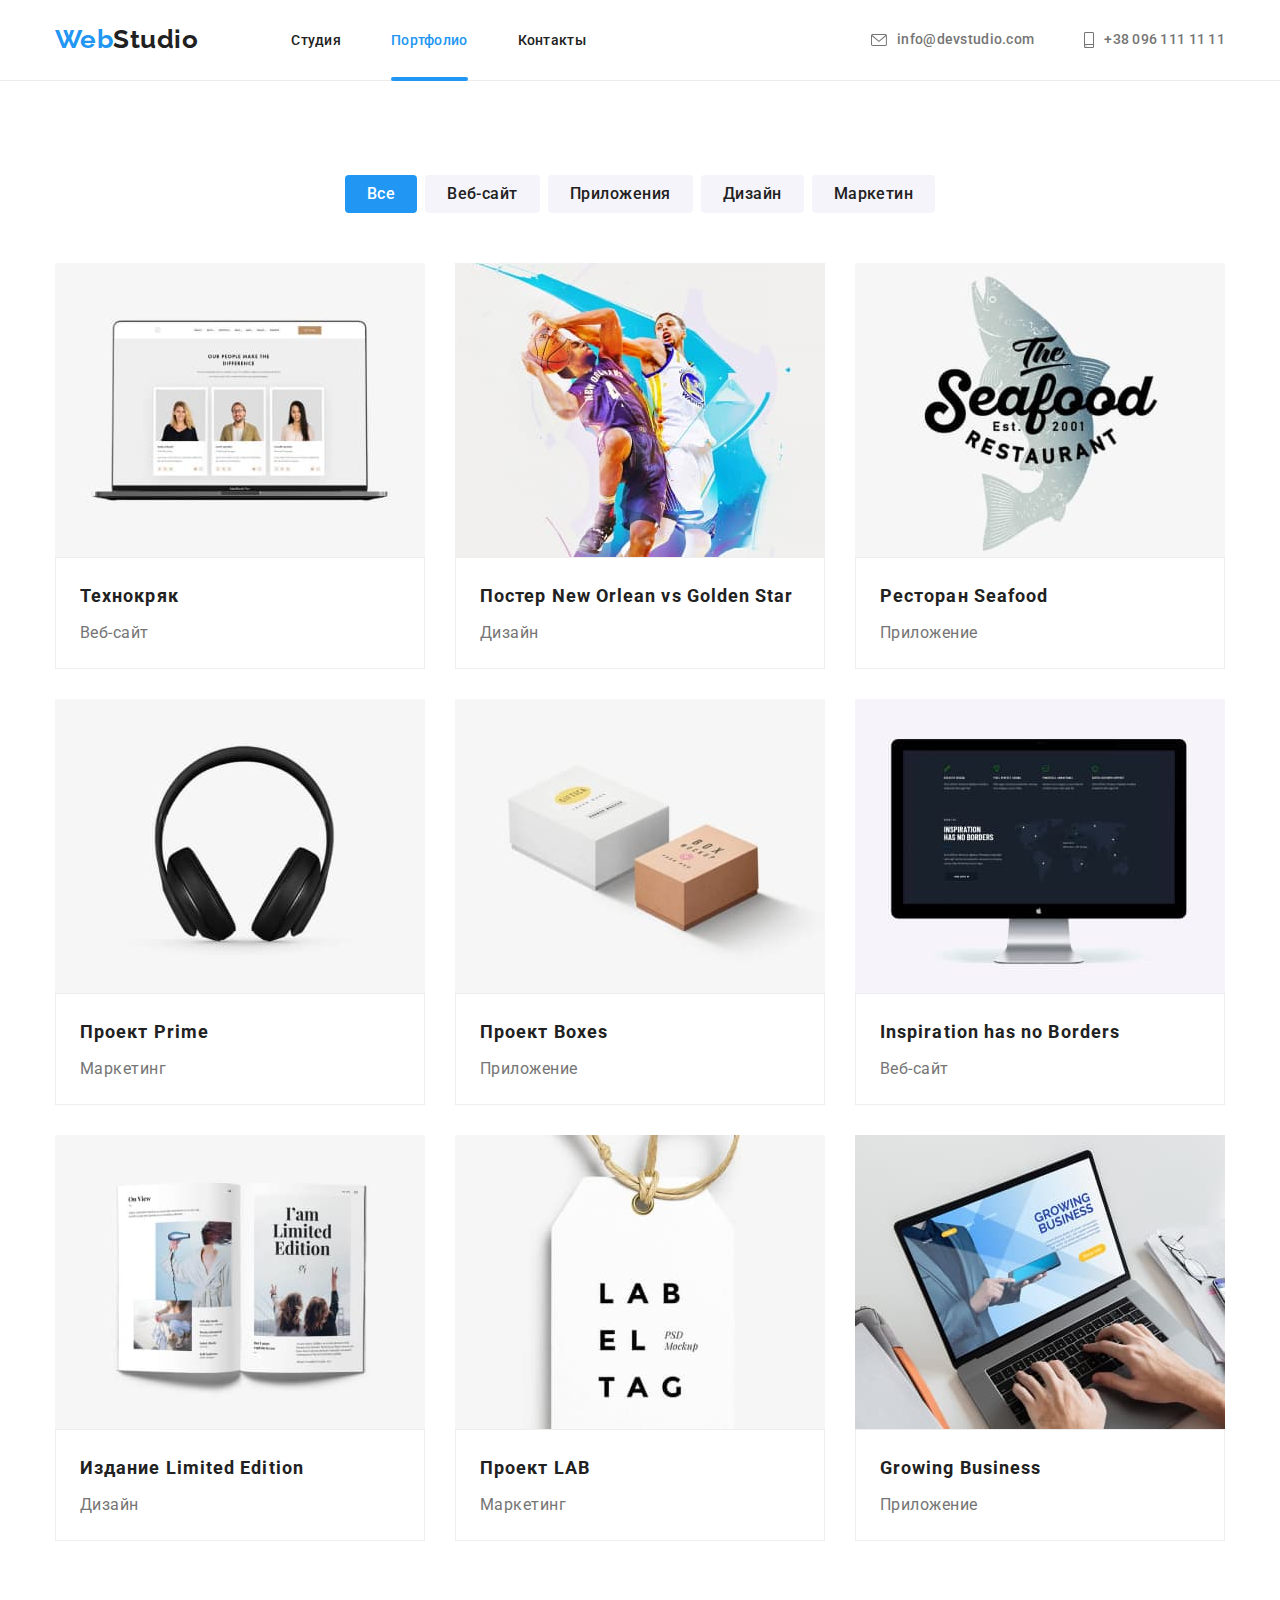
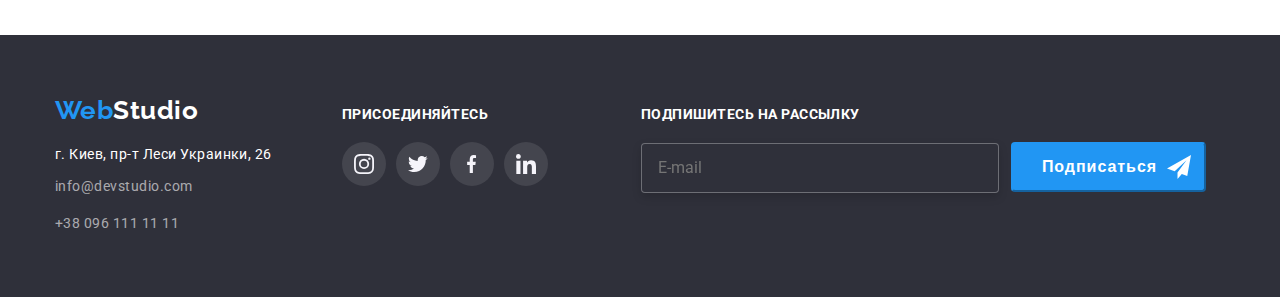
==== commit 6545dfb4: "Исправил замечания" ====
--- a/portfolio.html
+++ b/portfolio.html
@@ -47,27 +47,26 @@
     </header>
 
     <main>
-        <section class="btn-filter">
+        <section class="filter">
             <div class="container">
                 <h1 class="visually-hidden">Наши разработки</h1>
-                <ul class="btn-list">
-                    <li class="btn-line"><button type="button" class="btn-link autofocus">Все</button></li>
-                    <li class="btn-line"><button type="button" class="btn-link">Веб-сайт</button></li>
-                    <li class="btn-line"><button type="button" class="btn-link">Приложения</button></li>
-                    <li class="btn-line"><button type="button" class="btn-link">Дизайн</button></li>
-                    <li class="btn-line"><button type="button" class="btn-link">Маркетин</button></li>
+                <ul class="filter-list">
+                    <li class="filter-item"><button type="button" class="filter-link autofocus">Все</button></li>
+                    <li class="filter-item"><button type="button" class="filter-link">Веб-сайт</button></li>
+                    <li class="filter-item"><button type="button" class="filter-link">Приложения</button></li>
+                    <li class="filter-item"><button type="button" class="filter-link">Дизайн</button></li>
+                    <li class="filter-item"><button type="button" class="filter-link">Маркетин</button></li>
                 </ul>
-                <div class="program-box">
                     <ul class="program-list">
                         <li class="program-item">
                             <a class="progpam-card" href="">
-                                <div class="program-imgdiv">
+                                <div class="program-box">
                                     <img class="progpam-foto" src="./images/portfolio/Technokryak.jpg" alt="Веб-сайт Технокряк">
-                                    <div class="overflow-program">
-                                        <p class="program-text">Технокряк это современная площадка распространения коронавируса. Компании используют эту платформу для цифрового шпионажа и атак на защищённые сервера конкурентов.</p>
-                                    </div>
-                                </div>
-                                <div class="progpam-description">
+                                    <div class="program-overflow">
+                                        <p class="program-text">Технокряк это современная площадка распространения коронавируса. Компании используют эту платформу для цифрового шпионажа и атак на защищённые сервера конкурентов.</p>
+                                    </div>
+                                </div>
+                                <div class="program-description">
                                     <h2 class="program-title">Технокряк</h2>
                                     <p class="program-type">Веб-сайт</p>
                                 </div>
@@ -76,13 +75,13 @@
 
                         <li class="program-item">
                             <a class="progpam-card" href="">
-                                <div class="program-imgdiv">
+                                <div class="program-box">
                                     <img class="progpam-foto" src="./images/portfolio/Poster.jpg" alt="Постер New Orlean vs Golden Star">
-                                    <div class="overflow-program">
-                                        <p class="program-text">Технокряк это современная площадка распространения коронавируса. Компании используют эту платформу для цифрового шпионажа и атак на защищённые сервера конкурентов.</p>
-                                    </div>
-                                </div>
-                                <div class="progpam-description">
+                                    <div class="program-overflow">
+                                        <p class="program-text">Технокряк это современная площадка распространения коронавируса. Компании используют эту платформу для цифрового шпионажа и атак на защищённые сервера конкурентов.</p>
+                                    </div>
+                                </div>
+                                <div class="program-description">
                                     <h2 class="program-title">Постер New Orlean vs Golden Star</h2>
                                     <p class="program-type">Дизайн</p>
                                 </div>
@@ -91,13 +90,13 @@
 
                         <li class="program-item">
                             <a class="progpam-card" href="">
-                                <div class="program-imgdiv">
+                                <div class="program-box">
                                     <img class="progpam-foto" src="./images/portfolio/SeafoodRestaurant.jpg" alt="Ресторан Seafood">
-                                    <div class="overflow-program">
-                                        <p class="program-text">Технокряк это современная площадка распространения коронавируса. Компании используют эту платформу для цифрового шпионажа и атак на защищённые сервера конкурентов.</p>
-                                    </div>
-                                </div>
-                                <div class="progpam-description">
+                                    <div class="program-overflow">
+                                        <p class="program-text">Технокряк это современная площадка распространения коронавируса. Компании используют эту платформу для цифрового шпионажа и атак на защищённые сервера конкурентов.</p>
+                                    </div>
+                                </div>
+                                <div class="program-description">
                                     <h2 class="program-title">Ресторан Seafood</h2>
                                     <p class="program-type">Приложение</p>
                                 </div>
@@ -106,13 +105,13 @@
 
                         <li class="program-item">
                             <a class="progpam-card" href="">
-                                <div class="program-imgdiv">
+                                <div class="program-box">
                                     <img class="progpam-foto" src="./images/portfolio/PrimeProject.jpg" alt="Проект Prime">
-                                    <div class="overflow-program">
-                                        <p class="program-text">Технокряк это современная площадка распространения коронавируса. Компании используют эту платформу для цифрового шпионажа и атак на защищённые сервера конкурентов.</p>
-                                    </div>
-                                </div>
-                                <div class="progpam-description">
+                                    <div class="program-overflow">
+                                        <p class="program-text">Технокряк это современная площадка распространения коронавируса. Компании используют эту платформу для цифрового шпионажа и атак на защищённые сервера конкурентов.</p>
+                                    </div>
+                                </div>
+                                <div class="program-description">
                                     <h2 class="program-title">Проект Prime</h2>
                                     <p class="program-type">Маркетинг</p>
                                 </div>
@@ -121,13 +120,13 @@
 
                         <li class="program-item">
                             <a class="progpam-card" href="">
-                                <div class="program-imgdiv">
+                                <div class="program-box">
                                     <img class="progpam-foto" src="./images/portfolio/BoxProject.jpg" alt="Проект Boxes">
-                                    <div class="overflow-program">
-                                        <p class="program-text">Технокряк это современная площадка распространения коронавируса. Компании используют эту платформу для цифрового шпионажа и атак на защищённые сервера конкурентов.</p>
-                                    </div>
-                                </div>
-                                <div class="progpam-description">
+                                    <div class="program-overflow">
+                                        <p class="program-text">Технокряк это современная площадка распространения коронавируса. Компании используют эту платформу для цифрового шпионажа и атак на защищённые сервера конкурентов.</p>
+                                    </div>
+                                </div>
+                                <div class="program-description">
                                     <h2 class="program-title">Проект Boxes</h2>
                                     <p class="program-type">Приложение</p>
                                 </div>
@@ -136,13 +135,13 @@
 
                         <li class="program-item">
                             <a class="progpam-card" href="">
-                                <div class="program-imgdiv">
+                                <div class="program-box">
                                     <img class="progpam-foto" src="./images/portfolio/Inspiration_Borders.jpg" alt="Inspiration has no Borders">
-                                    <div class="overflow-program">
-                                        <p class="program-text">Технокряк это современная площадка распространения коронавируса. Компании используют эту платформу для цифрового шпионажа и атак на защищённые сервера конкурентов.</p>
-                                    </div>
-                                </div>
-                                <div class="progpam-description">
+                                    <div class="program-overflow">
+                                        <p class="program-text">Технокряк это современная площадка распространения коронавируса. Компании используют эту платформу для цифрового шпионажа и атак на защищённые сервера конкурентов.</p>
+                                    </div>
+                                </div>
+                                <div class="program-description">
                                     <h2 class="program-title">Inspiration has no Borders</h2>
                                     <p class="program-type">Веб-сайт</p>
                                 </div>
@@ -151,13 +150,13 @@
 
                         <li class="program-item">
                             <a class="progpam-card" href="">
-                                <div class="program-imgdiv">
+                                <div class="program-box">
                                     <img class="progpam-foto" src="./images/portfolio/LimitedEdition.jpg" alt="Издание Limited Editio">
-                                    <div class="overflow-program">
-                                        <p class="program-text">Технокряк это современная площадка распространения коронавируса. Компании используют эту платформу для цифрового шпионажа и атак на защищённые сервера конкурентов.</p>
-                                    </div>
-                                </div>
-                                <div class="progpam-description">
+                                    <div class="program-overflow">
+                                        <p class="program-text">Технокряк это современная площадка распространения коронавируса. Компании используют эту платформу для цифрового шпионажа и атак на защищённые сервера конкурентов.</p>
+                                    </div>
+                                </div>
+                                <div class="program-description">
                                     <h2 class="program-title">Издание Limited Edition</h2>
                                     <p class="program-type">Дизайн</p>
                                 </div>
@@ -166,13 +165,13 @@
 
                         <li class="program-item">
                             <a class="progpam-card" href="">
-                                <div class="program-imgdiv">
+                                <div class="program-box">
                                     <img class="progpam-foto" src="./images/portfolio/LABproject.jpg" alt="Проект LAB">
-                                    <div class="overflow-program">
-                                        <p class="program-text">Технокряк это современная площадка распространения коронавируса. Компании используют эту платформу для цифрового шпионажа и атак на защищённые сервера конкурентов.</p>
-                                    </div>
-                                </div>
-                                <div class="progpam-description">
+                                    <div class="program-overflow">
+                                        <p class="program-text">Технокряк это современная площадка распространения коронавируса. Компании используют эту платформу для цифрового шпионажа и атак на защищённые сервера конкурентов.</p>
+                                    </div>
+                                </div>
+                                <div class="program-description">
                                     <h2 class="program-title">Проект LAB</h2>
                                     <p class="program-type">Маркетинг</p>
                                 </div>
@@ -181,13 +180,13 @@
 
                         <li class="program-item">
                             <a class="progpam-card" href="">
-                                <div class="program-imgdiv">
+                                <div class="program-box">
                                     <img class="progpam-foto" src="./images/portfolio/GrowingBusiness.jpg" alt="Growing Business">
-                                    <div class="overflow-program">
-                                        <p class="program-text">Технокряк это современная площадка распространения коронавируса. Компании используют эту платформу для цифрового шпионажа и атак на защищённые сервера конкурентов.</p>
-                                    </div>
-                                </div>
-                                <div class="progpam-description">
+                                    <div class="program-overflow">
+                                        <p class="program-text">Технокряк это современная площадка распространения коронавируса. Компании используют эту платформу для цифрового шпионажа и атак на защищённые сервера конкурентов.</p>
+                                    </div>
+                                </div>
+                                <div class="program-description">
                                     <h2 class="program-title">Growing Business</h2>
                                     <p class="program-type">Приложение</p>
                                 </div>
@@ -196,7 +195,6 @@
 
                     </ul>
                 </div>
-           </div>
         </section>
 
     </main>
@@ -204,13 +202,13 @@
     <footer class="footer">
         <div class="container">
             <div class="footer-box">
-                <div class="address-footer">
+                <div>
                     <a class="logo" href="./index.html">
                         Web<span class="logo-footer">Studio</span>
                     </a>
-                    <address class="address-box">
+                    <address class="address">
                     <p class="address-text">г. Киев, пр-т Леси Украинки, 26</p> 
-                    <ul class="address-ul">
+                    <ul>
                         <li><a class="footer-link " href="mailto:info@devstudio.com">info@devstudio.com</a></li>
                         <li><a class="footer-link " href="tel:+380961111111">+38 096 111 11 11</a></li>
                     </ul>
@@ -218,29 +216,29 @@
                 </div>  
                 <div class="join-foter">
                     <h2 class="join-title">присоединяйтесь</h2>
-                    <ul class="list-join">
-                        <li class="item-join">
+                    <ul class="join-list">
+                        <li class="join-item">
                             <a class="icon-footer" href="">
                                 <svg class="icon-staff" width="20px" height="20px">
                                     <use href="./images/sprite.svg#instagram"></use>
                                 </svg>
                             </a>
                         </li>
-                        <li class="item-join">
+                        <li class="join-item">
                             <a class="icon-footer" href="">
                                 <svg class="icon-staff" width="20px" height="20px">
                                     <use href="./images/sprite.svg#twitter"></use>
                                 </svg>
                             </a>
                         </li>
-                        <li class="item-join">
+                        <li class="join-item">
                             <a class="icon-footer" href="">
                                 <svg class="icon-staff" width="10px" height="20px">
                                     <use href="./images/sprite.svg#facebook"></use>
                                 </svg>
                             </a>
                         </li>
-                        <li class="item-join">
+                        <li class="join-item">
                             <a class="icon-footer" href="">
                                 <svg class="icon-staff" width="20px" height="20px">
                                     <use href="./images/sprite.svg#linkedin"></use>
@@ -254,9 +252,9 @@
                         Подпишитесь на рассылку
                         <input type="email" name="email" class="footer-input" placeholder="E-mail">
                     </label>
-                    <button type="submit" class="btn-footer-form">
+                    <button type="submit" class="footer-form-btn">
                         Подписаться
-                        <svg class="btn-icon-footer" width= "10px" height= "16px">
+                        <svg class="footer-btn-icon" width= "10px" height= "16px">
                             <use href="./images/sprite.svg#iconsend"></use>
                         </svg>
                     </button>
--- a/CSS/main.min.css
+++ b/CSS/main.min.css
@@ -1,2 +1,2 @@
-/*! modern-normalize v1.0.0 | MIT License | https://github.com/sindresorhus/modern-normalize */​ ​ ​ *,*::before,*::after{-webkit-box-sizing:border-box;box-sizing:border-box}​ ​ :root{-moz-tab-size:4;-o-tab-size:4;tab-size:4}​ ​ html{line-height:1.15;-webkit-text-size-adjust:100%}​ ​ ​ body{margin:0;padding:0}​ ​ body{font-family:system-ui,-apple-system,"Segoe UI",Roboto,Helvetica,Arial,sans-serif,"Apple Color Emoji","Segoe UI Emoji"}​ ​ ​ hr{height:0;color:inherit}​ ​ ​ abbr[title]{-webkit-text-decoration:underline dotted;text-decoration:underline dotted}​ ​ b,strong{font-weight:bolder}​ ​ code,kbd,samp,pre{font-family:ui-monospace, SFMono-Regular, Consolas, "Liberation Mono", Menlo, monospace;font-size:1em}​ ​ small{font-size:80%}​ ​ sub,sup{font-size:75%;line-height:0;position:relative;vertical-align:baseline}​ sub{bottom:-0.25em}​ sup{top:-0.5em}​ ​ ​ table{text-indent:0;border-color:inherit}​ ​ ​ button,input,optgroup,select,textarea{font-size:100%;line-height:1.15;margin:0}address{font-style:normal}​ ​ button,select{text-transform:none}​ ​ button,[type="button"],[type="reset"],[type="submit"]{-webkit-appearance:button}​ ​ ::-moz-focus-inner{border-style:none;padding:0}​ ​ :-moz-focusring{outline:1px dotted ButtonText}​ ​ :-moz-ui-invalid{box-shadow:none}​ ​ legend{padding:0}​ ​ progress{vertical-align:baseline}​ ​ ::-webkit-inner-spin-button,::-webkit-outer-spin-button{height:auto}​ ​ [type="search"]{-webkit-appearance:textfield;outline-offset:-2px}​ ​ ::-webkit-search-decoration{-webkit-appearance:none}​ ​ ::-webkit-file-upload-button{-webkit-appearance:button;font:inherit}​ ​ ​ summary{display:list-item}.body{font-family:Roboto, sans-serif;letter-spacing:0.03em;background-color:#FFFFFF;padding:0;margin:0}li{list-style-type:none;margin-left:0;padding-left:0}ul{margin:0;padding:0}.visually-hidden{position:absolute;width:1px;height:1px;margin:-1px;border:0;padding:0;white-space:nowrap;-webkit-clip-path:inset(100%);clip-path:inset(100%);clip:rect(0 0 0 0);overflow:hidden}h1,h2,h3,h4,h5,h6,p{margin:0;padding:0}.container{width:1170px;margin-left:auto;margin-right:auto;padding:0 15px}img{display:block;max-width:100%;height:auto}svg{display:block;max-width:100%;height:auto}a{text-decoration:none}.header{border-bottom:1px solid #ECECEC}.header .container{display:-webkit-box;display:-ms-flexbox;display:flex;-webkit-box-orient:horizontal;-webkit-box-direction:normal;-ms-flex-direction:row;flex-direction:row;-webkit-box-align:center;-ms-flex-align:center;align-items:center;-webkit-box-pack:justify;-ms-flex-pack:justify;justify-content:space-between;padding-top:24px;padding-bottom:25px}.nav-link{color:#212121;text-decoration:none;font-weight:500;font-size:14px;line-height:1.14;letter-spacing:0.02em;-webkit-transition:color 250ms cubic-bezier(0.4, 0, 0.2, 1);transition:color 250ms cubic-bezier(0.4, 0, 0.2, 1)}.nav-link:hover,.nav-link:focus{color:#2196F3;-webkit-transition:color 250ms cubic-bezier(0.4, 0, 0.2, 1);transition:color 250ms cubic-bezier(0.4, 0, 0.2, 1)}.nav-list{display:-webkit-box;display:-ms-flexbox;display:flex;-webkit-box-orient:horizontal;-webkit-box-direction:normal;-ms-flex-direction:row;flex-direction:row;-webkit-box-align:center;-ms-flex-align:center;align-items:center}.nav{display:-webkit-box;display:-ms-flexbox;display:flex;-webkit-box-orient:horizontal;-webkit-box-direction:normal;-ms-flex-direction:row;flex-direction:row}.nav .nav-line{margin-right:50px}.nav .nav-line:last-child{margin-right:0px}.nav-link.active{color:#2196F3;position:relative}.nav-link.active::after{content:'';position:absolute;left:0;margin-top:28px;display:block;width:100%;height:4px;background-color:#2196F3;border-radius:2px}.contacts-list{display:-webkit-box;display:-ms-flexbox;display:flex;-webkit-box-orient:horizontal;-webkit-box-direction:normal;-ms-flex-direction:row;flex-direction:row}.contacts-list .contacts-line{margin-left:50px}.contacts-list .contacts-line:first-child{margin-left:0px}.contacts-link{color:#757575;text-decoration:none;font-weight:500;font-size:14px;line-height:1.14;letter-spacing:0.02em;-webkit-transition:color 250ms cubic-bezier(0.4, 0, 0.2, 1);transition:color 250ms cubic-bezier(0.4, 0, 0.2, 1);display:-webkit-box;display:-ms-flexbox;display:flex;-webkit-box-pack:center;-ms-flex-pack:center;justify-content:center;-webkit-box-align:center;-ms-flex-align:center;align-items:center}.contacts-link:hover,.contacts-link:focus{color:#2196F3;-webkit-transition:color 250ms cubic-bezier(0.4, 0, 0.2, 1);transition:color 250ms cubic-bezier(0.4, 0, 0.2, 1)}.icon-contacts{margin-right:10px;fill:currentColor}.logo{color:#2196F3;text-decoration:none;font-family:Raleway, sans-serif;font-size:26px;font-weight:700;line-height:1.2;margin-right:93px}.logo .logo-text{color:#212121}.logo-footer{color:#fff}.footer .logo{margin-right:0}.section-hero{background-color:var(--bg-hero);max-width:1600px;max-height:600px;margin-left:auto;margin-right:auto;text-align:center;background-image:-webkit-gradient(linear, left top, right top, from(#2F303A40), to(#2F303A40)),url(../images/hero.jpg);background-image:linear-gradient(to right, #2F303A40, #2F303A40),url(../images/hero.jpg);background-size:cover;background-position:0  -150px}.hero{padding-top:200px;padding-bottom:200px}.title-hero{color:#fff;font-weight:900;font-size:44px;line-height:1.36;letter-spacing:0.06em;text-transform:uppercase}.order-button{text-align:center;display:inline-block;color:#fff;background-color:#2196F3;text-decoration:none;font-weight:700;font-size:16px;line-height:1.87;letter-spacing:0.06em;border-radius:4px;padding:10px 32px;margin-top:30px;overflow:visible;border:none;-webkit-box-shadow:0px 4px 4px rgba(0,0,0,0.15);box-shadow:0px 4px 4px rgba(0,0,0,0.15)}.section-description>.container{padding-top:94px}.description-list{display:-webkit-box;display:-ms-flexbox;display:flex;-ms-flex-wrap:wrap;flex-wrap:wrap;margin-top:calc(-1 * 30px);margin-left:calc(-1 * 30px)}.description-item{-ms-flex-preferred-size:calc(100% / 4 - 30px);flex-basis:calc(100% / 4 - 30px);margin-left:30px;margin-top:30px}.description-item .icon{margin-top:25px;margin-bottom:25px}.icon-frame-description{display:-webkit-box;display:-ms-flexbox;display:flex;-webkit-box-align:center;-ms-flex-align:center;align-items:center;-webkit-box-pack:center;-ms-flex-pack:center;justify-content:center;background-color:#F5F4FA;border-radius:4px;max-width:270px;max-height:120px}.title-description{text-transform:uppercase;color:#212121;font-weight:700;font-size:14px;line-height:1.14;margin-top:30px}.text-description{color:var(--text-color);font-size:14px;font-weight:400;line-height:1.71;margin-top:10px}.work .container{padding-top:94px;padding-bottom:94px}.work-title{color:var(--title-color);font-weight:700;font-size:36px;line-height:1.67;text-align:center}.work-box{display:inline-block;margin-top:50px}.work-list{display:-webkit-box;display:-ms-flexbox;display:flex;-ms-flex-wrap:wrap;flex-wrap:wrap;margin-top:calc(-1 * 30px);margin-left:calc(-1 * 30px)}.work-line{-ms-flex-preferred-size:calc(100% / 3 - 30px);flex-basis:calc(100% / 3 - 30px);margin-top:30px;margin-left:30px;position:relative;width:370px;height:294px}.work-text{position:absolute;width:100%;left:0;bottom:0;font-weight:700;font-size:14px;line-height:1.14;color:#fff;background-color:rgba(47,48,58,0.8);padding:27px 0;text-align:center;text-transform:uppercase}.section-staff{max-width:1600px;margin-left:auto;margin-right:auto;background-color:#F5F4FA}.section-staff>.container{padding-top:94px;padding-bottom:94px}.title-staff{color:var(--title-color);font-weight:700;font-size:36px;line-height:1.67;text-align:center}.staff-box{display:inline-block;margin-top:50px}.list-staff{display:-webkit-box;display:-ms-flexbox;display:flex;-ms-flex-wrap:wrap;flex-wrap:wrap;margin-top:calc(-1 * 30px);margin-left:calc(-1 * 30px)}.li-staff{-ms-flex-preferred-size:calc(100% / 4 - 30px);flex-basis:calc(100% / 4 - 30px);margin-left:30px;margin-top:30px;background-color:#FFFFFF;border-radius:0px 0px 4px 4px;-webkit-box-shadow:0px 1px 3px rgba(0,0,0,0.12),0px 1px 1px rgba(0,0,0,0.14),0px 2px 1px rgba(0,0,0,0.2);box-shadow:0px 1px 3px rgba(0,0,0,0.12),0px 1px 1px rgba(0,0,0,0.14),0px 2px 1px rgba(0,0,0,0.2);max-width:270px}.staff-tumb{width:270px;height:auto}.staff-description{padding:30px 32px}.employee-title{color:#212121;font-weight:500;font-size:16px;line-height:1.19;text-align:center}.employee-position{color:#757575;font-weight:400;font-size:16px;line-height:1.19;text-align:center;margin-top:10px}.icon-staff-box{display:-webkit-box;display:-ms-flexbox;display:flex;-webkit-box-pack:justify;-ms-flex-pack:justify;justify-content:space-between;margin-top:16px}.icon-btn{display:-webkit-inline-box;display:-ms-inline-flexbox;display:inline-flex;-webkit-box-pack:center;-ms-flex-pack:center;justify-content:center;width:44px;height:44px;border-radius:50%;color:#757575;-webkit-transition:color 250ms cubic-bezier(0.4, 0, 0.2, 1),background-color 250ms cubic-bezier(0.4, 0, 0.2, 1);transition:color 250ms cubic-bezier(0.4, 0, 0.2, 1),background-color 250ms cubic-bezier(0.4, 0, 0.2, 1)}.icon-btn:hover,.icon-btn:focus{background-color:#2196F3;color:#F5F4FA;-webkit-transition:color 250ms cubic-bezier(0.4, 0, 0.2, 1),background-color 250ms cubic-bezier(0.4, 0, 0.2, 1);transition:color 250ms cubic-bezier(0.4, 0, 0.2, 1),background-color 250ms cubic-bezier(0.4, 0, 0.2, 1)}.icon-staff{fill:currentColor}.clients .container{padding-top:94px;padding-bottom:94px}.title-clients{color:var(--title-color);font-weight:700;font-size:36px;line-height:1.67;text-align:center}.box-clients{display:inline-block;margin-top:50px}.list-clients{display:-webkit-box;display:-ms-flexbox;display:flex;-ms-flex-wrap:wrap;flex-wrap:wrap;-webkit-box-pack:justify;-ms-flex-pack:justify;justify-content:space-between;margin-top:calc(-1 * 30px);margin-left:calc(-1 * 30px)}.item-clients{display:-webkit-box;display:-ms-flexbox;display:flex;-webkit-box-pack:center;-ms-flex-pack:center;justify-content:center;-ms-flex-preferred-size:calc(100% / 6 - 30px);flex-basis:calc(100% / 6 - 30px);margin-left:30px;margin-top:30px;padding:0}.link-clients{width:166px;height:86px;display:-webkit-box;display:-ms-flexbox;display:flex;-webkit-box-pack:center;-ms-flex-pack:center;justify-content:center;border:1px solid #AFB1B8;border-radius:4px;color:#AFB1B8;-webkit-transition:color 250ms cubic-bezier(0.4, 0, 0.2, 1),border-color 250ms cubic-bezier(0.4, 0, 0.2, 1);transition:color 250ms cubic-bezier(0.4, 0, 0.2, 1),border-color 250ms cubic-bezier(0.4, 0, 0.2, 1)}.link-clients:hover{border-color:#2196F3;color:#2196F3;-webkit-transition:color 250ms cubic-bezier(0.4, 0, 0.2, 1),border-color 250ms cubic-bezier(0.4, 0, 0.2, 1);transition:color 250ms cubic-bezier(0.4, 0, 0.2, 1),border-color 250ms cubic-bezier(0.4, 0, 0.2, 1)}.icon-clients{fill:currentColor}.footer{background-color:#2F303A;padding-top:60px;padding-bottom:60px}.footer .logo{margin-right:0}.footer-box{display:-webkit-box;display:-ms-flexbox;display:flex;-webkit-box-align:baseline;-ms-flex-align:baseline;align-items:baseline}.address{margin-top:20px}.address-text{color:#fff;font-weight:400;font-size:14px;line-height:1.19}.footer-link{display:block;color:rgba(255,255,255,0.6);text-decoration:none;font-weight:400;font-size:14px;line-height:2;margin-top:9px}.join-foter{padding:0;margin-left:70px}.join-title{color:#fff;font-weight:700;font-size:14px;line-height:1.17;text-transform:uppercase}.list-join{display:-webkit-inline-box;display:-ms-inline-flexbox;display:inline-flex;margin-top:20px}.item-join{margin-right:10px}.item-join:last-child{margin-right:0px}.icon-footer{display:-webkit-inline-box;display:-ms-inline-flexbox;display:inline-flex;-webkit-box-pack:center;-ms-flex-pack:center;justify-content:center;width:44px;height:44px;border-radius:50%;color:#F5F4FA;background-color:rgba(255,255,255,0.1);-webkit-transition:background-color 250ms cubic-bezier(0.4, 0, 0.2, 1),color 250ms cubic-bezier(0.4, 0, 0.2, 1);transition:background-color 250ms cubic-bezier(0.4, 0, 0.2, 1),color 250ms cubic-bezier(0.4, 0, 0.2, 1)}.icon-footer:hover,.icon-footer:focus{background-color:#2196F3;color:#F5F4FA;-webkit-transition:background-color 250ms cubic-bezier(0.4, 0, 0.2, 1),color 250ms cubic-bezier(0.4, 0, 0.2, 1);transition:background-color 250ms cubic-bezier(0.4, 0, 0.2, 1),color 250ms cubic-bezier(0.4, 0, 0.2, 1)}.footer-form{display:-webkit-inline-box;display:-ms-inline-flexbox;display:inline-flex;-webkit-box-pack:start;-ms-flex-pack:start;justify-content:flex-start;font-size:14px;line-height:1.14;font-weight:700;text-transform:uppercase;color:#fff;margin-left:93px}.footer-form input{color:#fff;background-color:#2F303A}.footer-lable{width:358px}.footer-input{width:100%;height:50px;padding-left:16px;margin-top:20px;font-family:Roboto, sans-serif;font-size:16px;line-height:1.25;font-weight:400;border:1px solid rgba(255,255,255,0.3);-webkit-box-sizing:border-box;box-sizing:border-box;border-radius:4px;-webkit-filter:drop-shadow(0px 4px 4px rgba(0,0,0,0.15));filter:drop-shadow(0px 4px 4px rgba(0,0,0,0.15));background-color:#2F303A}.btn-footer-form{display:-webkit-box;display:-ms-flexbox;display:flex;-webkit-box-orient:horizontal;-webkit-box-direction:normal;-ms-flex-direction:row;flex-direction:row;-webkit-box-align:center;-ms-flex-align:center;align-items:center;height:50px;font-size:16px;line-height:1.87;font-weight:700;letter-spacing:0.06em;text-align:center;color:#fff;background-color:#2196F3;padding:10px 13px 10px 29px;margin-left:12px;margin-top:35px;border-radius:4px;border-color:#2196F3;cursor:pointer}.btn-icon-footer{display:block;margin-left:10px;width:24px;height:24px;fill:#fff}.backdrop{position:fixed;z-index:10;top:0;left:0;width:100%;height:100%;background-color:rgba(0,0,0,0.2);opacity:1;visibility:visible;-webkit-transition:opacity 250ms cubic-bezier(0.4, 0, 0.2, 1);transition:opacity 250ms cubic-bezier(0.4, 0, 0.2, 1)}.backdrop.is-hidden{opacity:0;pointer-events:none}.backdrop.is-hidden .modal{-webkit-transform:translate(-50%, -50%) scale(0.4);transform:translate(-50%, -50%) scale(0.4)}.modal{display:inline-block;-webkit-box-sizing:border-box;box-sizing:border-box;position:absolute;top:50%;left:50%;max-width:528px;width:100%;max-height:100vh;padding:40px;background-color:#fff;overflow-y:auto;-webkit-transform:translate(-50%, -50%) scale(1);transform:translate(-50%, -50%) scale(1);-webkit-transition:-webkit-transform 250ms cubic-bezier(0.4, 0, 0.2, 1);transition:-webkit-transform 250ms cubic-bezier(0.4, 0, 0.2, 1);transition:transform 250ms cubic-bezier(0.4, 0, 0.2, 1);transition:transform 250ms cubic-bezier(0.4, 0, 0.2, 1), -webkit-transform 250ms cubic-bezier(0.4, 0, 0.2, 1)}.modal-btn-close{position:absolute;right:8px;top:8px;-webkit-box-sizing:border-box;box-sizing:border-box;width:30px;height:30px;padding:0;background-color:#fff;border:1px solid rgba(0,0,0,0.1);border-radius:50%;outline:none;overflow:hidden}.modal-btn-close:hover .icon-btn-close{fill:#2196F3;-webkit-transition:fill 250ms cubic-bezier(0.4, 0, 0.2, 1);transition:fill 250ms cubic-bezier(0.4, 0, 0.2, 1)}.icon-btn-close{height:11px;fill:currentColor;-webkit-transition:fill 250ms cubic-bezier(0.4, 0, 0.2, 1);transition:fill 250ms cubic-bezier(0.4, 0, 0.2, 1)}.modal-title{font-size:20px;line-height:1.15;font-weight:700;text-align:center;margin-bottom:12px}.modal-field{position:relative;font-size:12px;line-height:1.17;font-weight:400;color:#757575}.modal-input{display:block;width:calc(100% - 42px);height:40px;padding:0;padding-left:42px;margin-bottom:10px;border:1px solid rgba(33,33,33,0.2);border-radius:4px;-webkit-transition:border 250ms cubic-bezier(0.4, 0, 0.2, 1);transition:border 250ms cubic-bezier(0.4, 0, 0.2, 1)}.modal-input:focus{outline:none;border:1px solid #2196F3;-webkit-transition:border 250ms cubic-bezier(0.4, 0, 0.2, 1);transition:border 250ms cubic-bezier(0.4, 0, 0.2, 1)}.modal-input:focus+.icon-modal{fill:#2196F3;-webkit-transition:fill 250ms cubic-bezier(0.4, 0, 0.2, 1);transition:fill 250ms cubic-bezier(0.4, 0, 0.2, 1)}.modal-group{display:block;margin-bottom:4px}.icon-modal{position:absolute;display:block;left:12px;top:30px;min-width:18px;height:18px;fill:#212121;-webkit-transition:fill 250ms cubic-bezier(0.4, 0, 0.2, 1);transition:fill 250ms cubic-bezier(0.4, 0, 0.2, 1)}.modal-input.comit{padding:12px 16px;height:100%;width:calc(100% - 32px);margin-bottom:0}textarea{resize:none;font-family:Roboto, sans-serif}textarea::-webkit-input-placeholder{font-size:14px;line-height:1.14;font-weight:400;color:rgba(117,117,117,0.5)}textarea:-ms-input-placeholder{font-size:14px;line-height:1.14;font-weight:400;color:rgba(117,117,117,0.5)}textarea::-ms-input-placeholder{font-size:14px;line-height:1.14;font-weight:400;color:rgba(117,117,117,0.5)}textarea::placeholder{font-size:14px;line-height:1.14;font-weight:400;color:rgba(117,117,117,0.5)}.checkbox-polici{position:relative;display:block;text-align:center;font-size:14px;line-height:1.71;font-weight:400;color:#757575;margin-top:20px;margin-bottom:30px;padding-left:30px;cursor:pointer}.contract-terms{text-decoration:underline;color:#2196F3}.checkbox{position:absolute;width:1px;height:1px;margin:-1px;border:0;padding:0;white-space:nowrap;-webkit-clip-path:inset(100%);clip-path:inset(100%);clip:rect(0 0 0 0);overflow:hidden;padding-left:25px}.checkbox:checked ~ .icon-checkbox{display:block;fill:#fff;background-color:#2196F3;border:2px solid #2196F3}.icon-checkbox{display:inline-block;position:absolute;width:16px;height:15px;left:10px;top:50%;border-radius:2px;border:2px solid #212121;fill:#fff;-webkit-transform:translateY(-50%);transform:translateY(-50%);-o-object-fit:fill;object-fit:fill}.btn-submit-modal{font-family:Roboto, sans-serif;font-size:16px;line-height:1.87;font-weight:700;letter-spacing:0.06em;padding:10px 55px;-webkit-box-shadow:0px 4px 4px rgba(0,0,0,0.15);box-shadow:0px 4px 4px rgba(0,0,0,0.15);border-radius:4px;border-color:#2196F3;background-color:#2196F3;color:#fff;cursor:pointer;overflow:visible;border:none}.submit-box{display:-webkit-box;display:-ms-flexbox;display:flex;-webkit-box-pack:center;-ms-flex-pack:center;justify-content:center}.btn-link{color:#212121;background-color:#F5F4FA;font-family:inherit;font-style:normal;font-weight:500;font-size:16px;line-height:1.62;letter-spacing:0.03em;text-align:center;border-radius:4px;padding:6px 22px;cursor:pointer;border:none;-webkit-transition:background-color 250ms cubic-bezier(0.4, 0, 0.2, 1),color 250ms cubic-bezier(0.4, 0, 0.2, 1),-webkit-box-shadow 250ms cubic-bezier(0.4, 0, 0.2, 1);transition:background-color 250ms cubic-bezier(0.4, 0, 0.2, 1),color 250ms cubic-bezier(0.4, 0, 0.2, 1),-webkit-box-shadow 250ms cubic-bezier(0.4, 0, 0.2, 1);transition:box-shadow 250ms cubic-bezier(0.4, 0, 0.2, 1),background-color 250ms cubic-bezier(0.4, 0, 0.2, 1),color 250ms cubic-bezier(0.4, 0, 0.2, 1);transition:box-shadow 250ms cubic-bezier(0.4, 0, 0.2, 1),background-color 250ms cubic-bezier(0.4, 0, 0.2, 1),color 250ms cubic-bezier(0.4, 0, 0.2, 1),-webkit-box-shadow 250ms cubic-bezier(0.4, 0, 0.2, 1)}.btn-link:hover,.btn-link:focus{color:#fff;background-color:#2196F3;outline:none;-webkit-box-shadow:0px 3px 1px rgba(0,0,0,0.1),0px 1px 2px rgba(0,0,0,0.08),0px 2px 2px rgba(0,0,0,0.12);box-shadow:0px 3px 1px rgba(0,0,0,0.1),0px 1px 2px rgba(0,0,0,0.08),0px 2px 2px rgba(0,0,0,0.12);-webkit-transition:background-color 250ms cubic-bezier(0.4, 0, 0.2, 1),color 250ms cubic-bezier(0.4, 0, 0.2, 1),-webkit-box-shadow 250ms cubic-bezier(0.4, 0, 0.2, 1);transition:background-color 250ms cubic-bezier(0.4, 0, 0.2, 1),color 250ms cubic-bezier(0.4, 0, 0.2, 1),-webkit-box-shadow 250ms cubic-bezier(0.4, 0, 0.2, 1);transition:box-shadow 250ms cubic-bezier(0.4, 0, 0.2, 1),background-color 250ms cubic-bezier(0.4, 0, 0.2, 1),color 250ms cubic-bezier(0.4, 0, 0.2, 1);transition:box-shadow 250ms cubic-bezier(0.4, 0, 0.2, 1),background-color 250ms cubic-bezier(0.4, 0, 0.2, 1),color 250ms cubic-bezier(0.4, 0, 0.2, 1),-webkit-box-shadow 250ms cubic-bezier(0.4, 0, 0.2, 1)}.btn-link.autofocus{color:#fff;background-color:#2196F3}.btn-filter{margin-top:94px}.btn-list{display:-webkit-box;display:-ms-flexbox;display:flex;-webkit-box-pack:center;-ms-flex-pack:center;justify-content:center}.btn-line{margin-right:8px}.btn-line:last-child{margin-right:0px}.program-box{padding-top:50px;padding-bottom:94px}.program-title{color:#212121;font-style:normal;font-weight:700;font-size:18px;line-height:2;letter-spacing:0.06em}.program-type{color:#757575;font-style:normal;font-weight:400;font-size:16px;line-height:1.87;margin-top:4px}.program-list{display:-webkit-box;display:-ms-flexbox;display:flex;-ms-flex-wrap:wrap;flex-wrap:wrap;margin-top:calc(-1 * 30px);margin-left:calc(-1 * 30px)}.program-item{-ms-flex-preferred-size:calc(100% / 3 - 30px);flex-basis:calc(100% / 3 - 30px);margin-top:30px;margin-left:30px;-webkit-transition:-webkit-box-shadow 250ms cubic-bezier(0.4, 0, 0.2, 1);transition:-webkit-box-shadow 250ms cubic-bezier(0.4, 0, 0.2, 1);transition:box-shadow 250ms cubic-bezier(0.4, 0, 0.2, 1);transition:box-shadow 250ms cubic-bezier(0.4, 0, 0.2, 1), -webkit-box-shadow 250ms cubic-bezier(0.4, 0, 0.2, 1)}.program-item:hover,.program-item:focus{cursor:pointer;-webkit-box-shadow:0px 1px 1px rgba(0,0,0,0.12),0px 4px 4px rgba(0,0,0,0.06),1px 4px 6px rgba(0,0,0,0.16);box-shadow:0px 1px 1px rgba(0,0,0,0.12),0px 4px 4px rgba(0,0,0,0.06),1px 4px 6px rgba(0,0,0,0.16);-webkit-transition:-webkit-box-shadow 250ms cubic-bezier(0.4, 0, 0.2, 1);transition:-webkit-box-shadow 250ms cubic-bezier(0.4, 0, 0.2, 1);transition:box-shadow 250ms cubic-bezier(0.4, 0, 0.2, 1);transition:box-shadow 250ms cubic-bezier(0.4, 0, 0.2, 1), -webkit-box-shadow 250ms cubic-bezier(0.4, 0, 0.2, 1)}.program-item:hover .overflow-program{opacity:1;-webkit-transform:translateY(0);transform:translateY(0);-webkit-transition:opacity 250ms cubic-bezier(0.4, 0, 0.2, 1),-webkit-transform 250ms cubic-bezier(0.4, 0, 0.2, 1);transition:opacity 250ms cubic-bezier(0.4, 0, 0.2, 1),-webkit-transform 250ms cubic-bezier(0.4, 0, 0.2, 1);transition:transform 250ms cubic-bezier(0.4, 0, 0.2, 1),opacity 250ms cubic-bezier(0.4, 0, 0.2, 1);transition:transform 250ms cubic-bezier(0.4, 0, 0.2, 1),opacity 250ms cubic-bezier(0.4, 0, 0.2, 1),-webkit-transform 250ms cubic-bezier(0.4, 0, 0.2, 1);overflow:auto}.progpam-description{border-style:solid;border-width:1px;border-color:#EEEEEE;padding:20px 24px}.program-imgdiv{position:relative;overflow:hidden}.overflow-program{position:absolute;background-color:rgba(33,150,243,0.9);left:0;bottom:0;width:100%;height:100%;opacity:0;-webkit-transform:translateY(100%);transform:translateY(100%);-webkit-transition:opacity 250ms cubic-bezier(0.4, 0, 0.2, 1),-webkit-transform 250ms cubic-bezier(0.4, 0, 0.2, 1);transition:opacity 250ms cubic-bezier(0.4, 0, 0.2, 1),-webkit-transform 250ms cubic-bezier(0.4, 0, 0.2, 1);transition:transform 250ms cubic-bezier(0.4, 0, 0.2, 1),opacity 250ms cubic-bezier(0.4, 0, 0.2, 1);transition:transform 250ms cubic-bezier(0.4, 0, 0.2, 1),opacity 250ms cubic-bezier(0.4, 0, 0.2, 1),-webkit-transform 250ms cubic-bezier(0.4, 0, 0.2, 1)}.program-text{font-style:normal;font-weight:400;font-size:18px;line-height:1.56;color:#fff;padding:63px 24px}
+/*! modern-normalize v1.0.0 | MIT License | https://github.com/sindresorhus/modern-normalize */​ ​ ​ *,*::before,*::after{-webkit-box-sizing:border-box;box-sizing:border-box}​ ​ :root{-moz-tab-size:4;-o-tab-size:4;tab-size:4}​ ​ html{line-height:1.15;-webkit-text-size-adjust:100%}​ ​ ​ body{margin:0;padding:0}​ ​ body{font-family:system-ui,-apple-system,"Segoe UI",Roboto,Helvetica,Arial,sans-serif,"Apple Color Emoji","Segoe UI Emoji"}​ ​ ​ hr{height:0;color:inherit}​ ​ ​ abbr[title]{-webkit-text-decoration:underline dotted;text-decoration:underline dotted}​ ​ b,strong{font-weight:bolder}​ ​ code,kbd,samp,pre{font-family:ui-monospace, SFMono-Regular, Consolas, "Liberation Mono", Menlo, monospace;font-size:1em}​ ​ small{font-size:80%}​ ​ sub,sup{font-size:75%;line-height:0;position:relative;vertical-align:baseline}​ sub{bottom:-0.25em}​ sup{top:-0.5em}​ ​ ​ table{text-indent:0;border-color:inherit}​ ​ ​ button,input,optgroup,select,textarea{font-size:100%;line-height:1.15;margin:0}address{font-style:normal}​ ​ button,select{text-transform:none}​ ​ button,[type="button"],[type="reset"],[type="submit"]{-webkit-appearance:button}​ ​ ::-moz-focus-inner{border-style:none;padding:0}​ ​ :-moz-focusring{outline:1px dotted ButtonText}​ ​ :-moz-ui-invalid{box-shadow:none}​ ​ legend{padding:0}​ ​ progress{vertical-align:baseline}​ ​ ::-webkit-inner-spin-button,::-webkit-outer-spin-button{height:auto}​ ​ [type="search"]{-webkit-appearance:textfield;outline-offset:-2px}​ ​ ::-webkit-search-decoration{-webkit-appearance:none}​ ​ ::-webkit-file-upload-button{-webkit-appearance:button;font:inherit}​ ​ ​ summary{display:list-item}.body{font-family:Roboto, sans-serif;letter-spacing:0.03em;background-color:#FFFFFF;padding:0;margin:0}li{list-style-type:none;margin-left:0;padding-left:0}ul{margin:0;padding:0}.visually-hidden{position:absolute;width:1px;height:1px;margin:-1px;border:0;padding:0;white-space:nowrap;-webkit-clip-path:inset(100%);clip-path:inset(100%);clip:rect(0 0 0 0);overflow:hidden}h1,h2,h3,h4,h5,h6,p{margin:0;padding:0}.container{width:1170px;margin-left:auto;margin-right:auto;padding:0 15px}img{display:block;max-width:100%;height:auto}svg{display:block;max-width:100%;height:auto}a{text-decoration:none}.header{border-bottom:1px solid #ECECEC}.header .container{display:-webkit-box;display:-ms-flexbox;display:flex;-webkit-box-orient:horizontal;-webkit-box-direction:normal;-ms-flex-direction:row;flex-direction:row;-webkit-box-align:center;-ms-flex-align:center;align-items:center;-webkit-box-pack:justify;-ms-flex-pack:justify;justify-content:space-between;padding-top:24px;padding-bottom:25px}.nav-link{color:#212121;text-decoration:none;font-weight:500;font-size:14px;line-height:1.14;letter-spacing:0.02em;-webkit-transition:color 250ms cubic-bezier(0.4, 0, 0.2, 1);transition:color 250ms cubic-bezier(0.4, 0, 0.2, 1)}.nav-link:hover,.nav-link:focus{color:#2196F3;-webkit-transition:color 250ms cubic-bezier(0.4, 0, 0.2, 1);transition:color 250ms cubic-bezier(0.4, 0, 0.2, 1)}.nav-list{display:-webkit-box;display:-ms-flexbox;display:flex;-webkit-box-orient:horizontal;-webkit-box-direction:normal;-ms-flex-direction:row;flex-direction:row;-webkit-box-align:center;-ms-flex-align:center;align-items:center}.nav{display:-webkit-box;display:-ms-flexbox;display:flex;-webkit-box-orient:horizontal;-webkit-box-direction:normal;-ms-flex-direction:row;flex-direction:row}.nav .nav-line{margin-right:50px}.nav .nav-line:last-child{margin-right:0px}.nav-link.active{color:#2196F3;position:relative}.nav-link.active::after{content:'';position:absolute;left:0;margin-top:28px;display:block;width:100%;height:4px;background-color:#2196F3;border-radius:2px}.contacts-list{display:-webkit-box;display:-ms-flexbox;display:flex;-webkit-box-orient:horizontal;-webkit-box-direction:normal;-ms-flex-direction:row;flex-direction:row}.contacts-list .contacts-line{margin-left:50px}.contacts-list .contacts-line:first-child{margin-left:0px}.contacts-link{color:#757575;text-decoration:none;font-weight:500;font-size:14px;line-height:1.14;letter-spacing:0.02em;-webkit-transition:color 250ms cubic-bezier(0.4, 0, 0.2, 1);transition:color 250ms cubic-bezier(0.4, 0, 0.2, 1);display:-webkit-box;display:-ms-flexbox;display:flex;-webkit-box-pack:center;-ms-flex-pack:center;justify-content:center;-webkit-box-align:center;-ms-flex-align:center;align-items:center}.contacts-link:hover,.contacts-link:focus{color:#2196F3;-webkit-transition:color 250ms cubic-bezier(0.4, 0, 0.2, 1);transition:color 250ms cubic-bezier(0.4, 0, 0.2, 1)}.icon-contacts{margin-right:10px;fill:currentColor}.logo{color:#2196F3;text-decoration:none;font-family:Raleway, sans-serif;font-size:26px;font-weight:700;line-height:1.2;margin-right:93px}.logo .logo-text{color:#212121}.logo-footer{color:#fff}.footer .logo{margin-right:0}.section-hero{background-color:var(--bg-hero);max-width:1600px;max-height:600px;margin-left:auto;margin-right:auto;text-align:center;background-image:-webkit-gradient(linear, left top, right top, from(#2F303A40), to(#2F303A40)),url(../images/hero.jpg);background-image:linear-gradient(to right, #2F303A40, #2F303A40),url(../images/hero.jpg);background-size:cover;background-position:0  -150px}.hero{padding-top:200px;padding-bottom:200px}.title-hero{color:#fff;font-weight:900;font-size:44px;line-height:1.36;letter-spacing:0.06em;text-transform:uppercase}.order-button{text-align:center;display:inline-block;color:#fff;background-color:#2196F3;text-decoration:none;font-weight:700;font-size:16px;line-height:1.87;letter-spacing:0.06em;border-radius:4px;padding:10px 32px;margin-top:30px;overflow:visible;border:none;-webkit-box-shadow:0px 4px 4px rgba(0,0,0,0.15);box-shadow:0px 4px 4px rgba(0,0,0,0.15)}.section-description>.container{padding-top:94px}.description-list{display:-webkit-box;display:-ms-flexbox;display:flex;-ms-flex-wrap:wrap;flex-wrap:wrap;margin-top:calc(-1 * 30px);margin-left:calc(-1 * 30px)}.description-item{-ms-flex-preferred-size:calc(100% / 4 - 30px);flex-basis:calc(100% / 4 - 30px);margin-left:30px;margin-top:30px}.description-item .icon{margin-top:25px;margin-bottom:25px}.icon-frame-description{display:-webkit-box;display:-ms-flexbox;display:flex;-webkit-box-align:center;-ms-flex-align:center;align-items:center;-webkit-box-pack:center;-ms-flex-pack:center;justify-content:center;background-color:#F5F4FA;border-radius:4px;max-width:270px;max-height:120px}.title-description{text-transform:uppercase;color:#212121;font-weight:700;font-size:14px;line-height:1.14;margin-top:30px}.text-description{color:var(--text-color);font-size:14px;font-weight:400;line-height:1.71;margin-top:10px}.work .container{padding-top:94px;padding-bottom:94px}.work-title{color:var(--title-color);font-weight:700;font-size:36px;line-height:1.67;text-align:center;margin-bottom:50px}.work-list{display:-webkit-box;display:-ms-flexbox;display:flex;-ms-flex-wrap:wrap;flex-wrap:wrap;margin-top:calc(-1 * 30px);margin-left:calc(-1 * 30px)}.work-line{-ms-flex-preferred-size:calc(100% / 3 - 30px);flex-basis:calc(100% / 3 - 30px);margin-top:30px;margin-left:30px;position:relative;width:370px;height:294px}.work-text{position:absolute;width:100%;left:0;bottom:0;font-weight:700;font-size:14px;line-height:1.14;color:#fff;background-color:rgba(47,48,58,0.8);padding:27px 0;text-align:center;text-transform:uppercase}.section-staff{max-width:1600px;margin-left:auto;margin-right:auto;background-color:#F5F4FA}.section-staff>.container{padding-top:94px;padding-bottom:94px}.staff-title{color:var(--title-color);font-weight:700;font-size:36px;line-height:1.67;text-align:center;margin-bottom:50px}.staff-list{display:-webkit-box;display:-ms-flexbox;display:flex;-ms-flex-wrap:wrap;flex-wrap:wrap;margin-top:calc(-1 * 30px);margin-left:calc(-1 * 30px)}.staff-item{-ms-flex-preferred-size:calc(100% / 4 - 30px);flex-basis:calc(100% / 4 - 30px);margin-left:30px;margin-top:30px;background-color:#FFFFFF;border-radius:0px 0px 4px 4px;-webkit-box-shadow:0px 1px 3px rgba(0,0,0,0.12),0px 1px 1px rgba(0,0,0,0.14),0px 2px 1px rgba(0,0,0,0.2);box-shadow:0px 1px 3px rgba(0,0,0,0.12),0px 1px 1px rgba(0,0,0,0.14),0px 2px 1px rgba(0,0,0,0.2);max-width:270px}.staff-tumb{width:270px;height:auto}.staff-description{padding:30px 32px}.staff-name{color:#212121;font-weight:500;font-size:16px;line-height:1.19;text-align:center}.staff-position{color:#757575;font-weight:400;font-size:16px;line-height:1.19;text-align:center;margin-top:10px}.contacts-box{display:-webkit-box;display:-ms-flexbox;display:flex;-webkit-box-pack:justify;-ms-flex-pack:justify;justify-content:space-between;margin-top:16px}.contacts-icon{display:-webkit-inline-box;display:-ms-inline-flexbox;display:inline-flex;-webkit-box-pack:center;-ms-flex-pack:center;justify-content:center;width:44px;height:44px;border-radius:50%;color:#757575;-webkit-transition:color 250ms cubic-bezier(0.4, 0, 0.2, 1),background-color 250ms cubic-bezier(0.4, 0, 0.2, 1);transition:color 250ms cubic-bezier(0.4, 0, 0.2, 1),background-color 250ms cubic-bezier(0.4, 0, 0.2, 1)}.contacts-icon:hover,.contacts-icon:focus{background-color:#2196F3;color:#F5F4FA;-webkit-transition:color 250ms cubic-bezier(0.4, 0, 0.2, 1),background-color 250ms cubic-bezier(0.4, 0, 0.2, 1);transition:color 250ms cubic-bezier(0.4, 0, 0.2, 1),background-color 250ms cubic-bezier(0.4, 0, 0.2, 1)}.icon-staff{fill:currentColor}.clients .container{padding-top:94px;padding-bottom:94px}.title-clients{color:var(--title-color);font-weight:700;font-size:36px;line-height:1.67;text-align:center}.clients-box{display:inline-block;margin-top:50px}.clients-list{display:-webkit-box;display:-ms-flexbox;display:flex;-ms-flex-wrap:wrap;flex-wrap:wrap;-webkit-box-pack:justify;-ms-flex-pack:justify;justify-content:space-between;margin-top:calc(-1 * 30px);margin-left:calc(-1 * 30px)}.clients-item{display:-webkit-box;display:-ms-flexbox;display:flex;-webkit-box-pack:center;-ms-flex-pack:center;justify-content:center;-ms-flex-preferred-size:calc(100% / 6 - 30px);flex-basis:calc(100% / 6 - 30px);margin-left:30px;margin-top:30px;padding:0}.clients-link{width:166px;height:86px;display:-webkit-box;display:-ms-flexbox;display:flex;-webkit-box-pack:center;-ms-flex-pack:center;justify-content:center;border:1px solid #AFB1B8;border-radius:4px;color:#AFB1B8;-webkit-transition:color 250ms cubic-bezier(0.4, 0, 0.2, 1),border-color 250ms cubic-bezier(0.4, 0, 0.2, 1);transition:color 250ms cubic-bezier(0.4, 0, 0.2, 1),border-color 250ms cubic-bezier(0.4, 0, 0.2, 1)}.clients-link:hover{border-color:#2196F3;color:#2196F3;-webkit-transition:color 250ms cubic-bezier(0.4, 0, 0.2, 1),border-color 250ms cubic-bezier(0.4, 0, 0.2, 1);transition:color 250ms cubic-bezier(0.4, 0, 0.2, 1),border-color 250ms cubic-bezier(0.4, 0, 0.2, 1)}.clients-icon{fill:currentColor}.footer{background-color:#2F303A;padding-top:60px;padding-bottom:60px}.footer .logo{margin-right:0}.footer-box{display:-webkit-box;display:-ms-flexbox;display:flex;-webkit-box-align:baseline;-ms-flex-align:baseline;align-items:baseline}.address{margin-top:20px}.address-text{color:#fff;font-weight:400;font-size:14px;line-height:1.19}.footer-link{display:block;color:rgba(255,255,255,0.6);text-decoration:none;font-weight:400;font-size:14px;line-height:2;margin-top:9px}.join-foter{padding:0;margin-left:70px}.join-title{color:#fff;font-weight:700;font-size:14px;line-height:1.17;text-transform:uppercase}.join-list{display:-webkit-inline-box;display:-ms-inline-flexbox;display:inline-flex;margin-top:20px}.join-item{margin-right:10px}.join-item:last-child{margin-right:0px}.icon-footer{display:-webkit-inline-box;display:-ms-inline-flexbox;display:inline-flex;-webkit-box-pack:center;-ms-flex-pack:center;justify-content:center;width:44px;height:44px;border-radius:50%;color:#F5F4FA;background-color:rgba(255,255,255,0.1);-webkit-transition:background-color 250ms cubic-bezier(0.4, 0, 0.2, 1),color 250ms cubic-bezier(0.4, 0, 0.2, 1);transition:background-color 250ms cubic-bezier(0.4, 0, 0.2, 1),color 250ms cubic-bezier(0.4, 0, 0.2, 1)}.icon-footer:hover,.icon-footer:focus{background-color:#2196F3;color:#F5F4FA;-webkit-transition:background-color 250ms cubic-bezier(0.4, 0, 0.2, 1),color 250ms cubic-bezier(0.4, 0, 0.2, 1);transition:background-color 250ms cubic-bezier(0.4, 0, 0.2, 1),color 250ms cubic-bezier(0.4, 0, 0.2, 1)}.footer-form{display:-webkit-inline-box;display:-ms-inline-flexbox;display:inline-flex;-webkit-box-pack:start;-ms-flex-pack:start;justify-content:flex-start;font-size:14px;line-height:1.14;font-weight:700;text-transform:uppercase;color:#fff;margin-left:93px}.footer-form input{color:#fff;background-color:#2F303A}.footer-lable{width:358px}.footer-input{width:100%;height:50px;padding-left:16px;margin-top:20px;font-family:Roboto, sans-serif;font-size:16px;line-height:1.25;font-weight:400;border:1px solid rgba(255,255,255,0.3);-webkit-box-sizing:border-box;box-sizing:border-box;border-radius:4px;-webkit-filter:drop-shadow(0px 4px 4px rgba(0,0,0,0.15));filter:drop-shadow(0px 4px 4px rgba(0,0,0,0.15));background-color:#2F303A}.footer-form-btn{display:-webkit-box;display:-ms-flexbox;display:flex;-webkit-box-orient:horizontal;-webkit-box-direction:normal;-ms-flex-direction:row;flex-direction:row;-webkit-box-align:center;-ms-flex-align:center;align-items:center;height:50px;font-size:16px;line-height:1.87;font-weight:700;letter-spacing:0.06em;text-align:center;color:#fff;background-color:#2196F3;padding:10px 13px 10px 29px;margin-left:12px;margin-top:35px;border-radius:4px;border-color:#2196F3;cursor:pointer}.footer-btn-icon{display:block;margin-left:10px;width:24px;height:24px;fill:#fff}.backdrop{position:fixed;z-index:10;top:0;left:0;width:100%;height:100%;background-color:rgba(0,0,0,0.2);opacity:1;visibility:visible;-webkit-transition:opacity 250ms cubic-bezier(0.4, 0, 0.2, 1);transition:opacity 250ms cubic-bezier(0.4, 0, 0.2, 1)}.backdrop.is-hidden{opacity:0;pointer-events:none}.backdrop.is-hidden .modal{-webkit-transform:translate(-50%, -50%) scale(0.4);transform:translate(-50%, -50%) scale(0.4)}.modal{display:inline-block;-webkit-box-sizing:border-box;box-sizing:border-box;position:absolute;top:50%;left:50%;max-width:528px;width:100%;max-height:100vh;padding:40px;background-color:#fff;overflow-y:auto;-webkit-transform:translate(-50%, -50%) scale(1);transform:translate(-50%, -50%) scale(1);-webkit-transition:-webkit-transform 250ms cubic-bezier(0.4, 0, 0.2, 1);transition:-webkit-transform 250ms cubic-bezier(0.4, 0, 0.2, 1);transition:transform 250ms cubic-bezier(0.4, 0, 0.2, 1);transition:transform 250ms cubic-bezier(0.4, 0, 0.2, 1), -webkit-transform 250ms cubic-bezier(0.4, 0, 0.2, 1)}.modal-btn-close{position:absolute;right:8px;top:8px;-webkit-box-sizing:border-box;box-sizing:border-box;width:30px;height:30px;padding:0;background-color:#fff;border:1px solid rgba(0,0,0,0.1);border-radius:50%;outline:none;overflow:hidden}.modal-btn-close:hover .icon-btn-close{fill:#2196F3;-webkit-transition:fill 250ms cubic-bezier(0.4, 0, 0.2, 1);transition:fill 250ms cubic-bezier(0.4, 0, 0.2, 1)}.icon-btn-close{height:11px;fill:currentColor;-webkit-transition:fill 250ms cubic-bezier(0.4, 0, 0.2, 1);transition:fill 250ms cubic-bezier(0.4, 0, 0.2, 1)}.modal-title{font-size:20px;line-height:1.15;font-weight:700;text-align:center;margin-bottom:12px}.modal-field{position:relative;font-size:12px;line-height:1.17;font-weight:400;color:#757575}.modal-input{display:block;width:calc(100% - 42px);height:40px;padding:0;padding-left:42px;margin-bottom:10px;border:1px solid rgba(33,33,33,0.2);border-radius:4px;-webkit-transition:border 250ms cubic-bezier(0.4, 0, 0.2, 1);transition:border 250ms cubic-bezier(0.4, 0, 0.2, 1)}.modal-input:focus{outline:none;border:1px solid #2196F3;-webkit-transition:border 250ms cubic-bezier(0.4, 0, 0.2, 1);transition:border 250ms cubic-bezier(0.4, 0, 0.2, 1)}.modal-input:focus+.icon-modal{fill:#2196F3;-webkit-transition:fill 250ms cubic-bezier(0.4, 0, 0.2, 1);transition:fill 250ms cubic-bezier(0.4, 0, 0.2, 1)}.modal-group{display:block;margin-bottom:4px}.icon-modal{position:absolute;display:block;left:12px;top:30px;min-width:18px;height:18px;fill:#212121;-webkit-transition:fill 250ms cubic-bezier(0.4, 0, 0.2, 1);transition:fill 250ms cubic-bezier(0.4, 0, 0.2, 1)}.modal-input.comit{padding:12px 16px;height:100%;width:calc(100% - 32px);margin-bottom:0}textarea{resize:none;font-family:Roboto, sans-serif}textarea::-webkit-input-placeholder{font-size:14px;line-height:1.14;font-weight:400;color:rgba(117,117,117,0.5)}textarea:-ms-input-placeholder{font-size:14px;line-height:1.14;font-weight:400;color:rgba(117,117,117,0.5)}textarea::-ms-input-placeholder{font-size:14px;line-height:1.14;font-weight:400;color:rgba(117,117,117,0.5)}textarea::placeholder{font-size:14px;line-height:1.14;font-weight:400;color:rgba(117,117,117,0.5)}.checkbox-polici{position:relative;display:block;text-align:center;font-size:14px;line-height:1.71;font-weight:400;color:#757575;margin-top:20px;margin-bottom:30px;padding-left:30px;cursor:pointer}.contract-terms{text-decoration:underline;color:#2196F3}.checkbox{position:absolute;width:1px;height:1px;margin:-1px;border:0;padding:0;white-space:nowrap;-webkit-clip-path:inset(100%);clip-path:inset(100%);clip:rect(0 0 0 0);overflow:hidden;padding-left:25px}.checkbox:checked ~ .icon-checkbox{display:block;fill:#fff;background-color:#2196F3;border:2px solid #2196F3}.icon-checkbox{display:inline-block;position:absolute;width:16px;height:15px;left:10px;top:50%;border-radius:2px;border:2px solid #212121;fill:#fff;-webkit-transform:translateY(-50%);transform:translateY(-50%);-o-object-fit:fill;object-fit:fill}.btn-submit-modal{font-family:Roboto, sans-serif;font-size:16px;line-height:1.87;font-weight:700;letter-spacing:0.06em;padding:10px 55px;-webkit-box-shadow:0px 4px 4px rgba(0,0,0,0.15);box-shadow:0px 4px 4px rgba(0,0,0,0.15);border-radius:4px;border-color:#2196F3;background-color:#2196F3;color:#fff;cursor:pointer;overflow:visible;border:none}.submit-box{display:-webkit-box;display:-ms-flexbox;display:flex;-webkit-box-pack:center;-ms-flex-pack:center;justify-content:center}.filter-link{color:#212121;background-color:#F5F4FA;font-family:inherit;font-style:normal;font-weight:500;font-size:16px;line-height:1.62;letter-spacing:0.03em;text-align:center;border-radius:4px;padding:6px 22px;cursor:pointer;border:none;-webkit-transition:background-color 250ms cubic-bezier(0.4, 0, 0.2, 1),color 250ms cubic-bezier(0.4, 0, 0.2, 1),-webkit-box-shadow 250ms cubic-bezier(0.4, 0, 0.2, 1);transition:background-color 250ms cubic-bezier(0.4, 0, 0.2, 1),color 250ms cubic-bezier(0.4, 0, 0.2, 1),-webkit-box-shadow 250ms cubic-bezier(0.4, 0, 0.2, 1);transition:box-shadow 250ms cubic-bezier(0.4, 0, 0.2, 1),background-color 250ms cubic-bezier(0.4, 0, 0.2, 1),color 250ms cubic-bezier(0.4, 0, 0.2, 1);transition:box-shadow 250ms cubic-bezier(0.4, 0, 0.2, 1),background-color 250ms cubic-bezier(0.4, 0, 0.2, 1),color 250ms cubic-bezier(0.4, 0, 0.2, 1),-webkit-box-shadow 250ms cubic-bezier(0.4, 0, 0.2, 1)}.filter-link:hover,.filter-link:focus{color:#fff;background-color:#2196F3;outline:none;-webkit-box-shadow:0px 3px 1px rgba(0,0,0,0.1),0px 1px 2px rgba(0,0,0,0.08),0px 2px 2px rgba(0,0,0,0.12);box-shadow:0px 3px 1px rgba(0,0,0,0.1),0px 1px 2px rgba(0,0,0,0.08),0px 2px 2px rgba(0,0,0,0.12);-webkit-transition:background-color 250ms cubic-bezier(0.4, 0, 0.2, 1),color 250ms cubic-bezier(0.4, 0, 0.2, 1),-webkit-box-shadow 250ms cubic-bezier(0.4, 0, 0.2, 1);transition:background-color 250ms cubic-bezier(0.4, 0, 0.2, 1),color 250ms cubic-bezier(0.4, 0, 0.2, 1),-webkit-box-shadow 250ms cubic-bezier(0.4, 0, 0.2, 1);transition:box-shadow 250ms cubic-bezier(0.4, 0, 0.2, 1),background-color 250ms cubic-bezier(0.4, 0, 0.2, 1),color 250ms cubic-bezier(0.4, 0, 0.2, 1);transition:box-shadow 250ms cubic-bezier(0.4, 0, 0.2, 1),background-color 250ms cubic-bezier(0.4, 0, 0.2, 1),color 250ms cubic-bezier(0.4, 0, 0.2, 1),-webkit-box-shadow 250ms cubic-bezier(0.4, 0, 0.2, 1)}.filter-link.autofocus{color:#fff;background-color:#2196F3}.filter{padding-top:94px;padding-bottom:94px}.filter-list{display:-webkit-box;display:-ms-flexbox;display:flex;-webkit-box-pack:center;-ms-flex-pack:center;justify-content:center;margin-bottom:50px}.filter-item{margin-right:8px}.filter-item:last-child{margin-right:0px}.program-title{color:#212121;font-style:normal;font-weight:700;font-size:18px;line-height:2;letter-spacing:0.06em}.program-type{color:#757575;font-style:normal;font-weight:400;font-size:16px;line-height:1.87;margin-top:4px}.program-list{display:-webkit-box;display:-ms-flexbox;display:flex;-ms-flex-wrap:wrap;flex-wrap:wrap;margin-top:calc(-1 * 30px);margin-left:calc(-1 * 30px)}.program-item{-ms-flex-preferred-size:calc(100% / 3 - 30px);flex-basis:calc(100% / 3 - 30px);margin-top:30px;margin-left:30px;-webkit-transition:-webkit-box-shadow 250ms cubic-bezier(0.4, 0, 0.2, 1);transition:-webkit-box-shadow 250ms cubic-bezier(0.4, 0, 0.2, 1);transition:box-shadow 250ms cubic-bezier(0.4, 0, 0.2, 1);transition:box-shadow 250ms cubic-bezier(0.4, 0, 0.2, 1), -webkit-box-shadow 250ms cubic-bezier(0.4, 0, 0.2, 1)}.program-item:hover,.program-item:focus{cursor:pointer;-webkit-box-shadow:0px 1px 1px rgba(0,0,0,0.12),0px 4px 4px rgba(0,0,0,0.06),1px 4px 6px rgba(0,0,0,0.16);box-shadow:0px 1px 1px rgba(0,0,0,0.12),0px 4px 4px rgba(0,0,0,0.06),1px 4px 6px rgba(0,0,0,0.16);-webkit-transition:-webkit-box-shadow 250ms cubic-bezier(0.4, 0, 0.2, 1);transition:-webkit-box-shadow 250ms cubic-bezier(0.4, 0, 0.2, 1);transition:box-shadow 250ms cubic-bezier(0.4, 0, 0.2, 1);transition:box-shadow 250ms cubic-bezier(0.4, 0, 0.2, 1), -webkit-box-shadow 250ms cubic-bezier(0.4, 0, 0.2, 1)}.program-item:hover .program-overflow{opacity:1;-webkit-transform:translateY(0);transform:translateY(0);-webkit-transition:opacity 250ms cubic-bezier(0.4, 0, 0.2, 1),-webkit-transform 250ms cubic-bezier(0.4, 0, 0.2, 1);transition:opacity 250ms cubic-bezier(0.4, 0, 0.2, 1),-webkit-transform 250ms cubic-bezier(0.4, 0, 0.2, 1);transition:transform 250ms cubic-bezier(0.4, 0, 0.2, 1),opacity 250ms cubic-bezier(0.4, 0, 0.2, 1);transition:transform 250ms cubic-bezier(0.4, 0, 0.2, 1),opacity 250ms cubic-bezier(0.4, 0, 0.2, 1),-webkit-transform 250ms cubic-bezier(0.4, 0, 0.2, 1);overflow:auto}.program-description{border-style:solid;border-width:1px;border-color:#EEEEEE;padding:20px 24px}.program-box{position:relative;overflow:hidden}.program-overflow{position:absolute;background-color:rgba(33,150,243,0.9);left:0;bottom:0;width:100%;height:100%;opacity:0;-webkit-transform:translateY(100%);transform:translateY(100%);-webkit-transition:opacity 250ms cubic-bezier(0.4, 0, 0.2, 1),-webkit-transform 250ms cubic-bezier(0.4, 0, 0.2, 1);transition:opacity 250ms cubic-bezier(0.4, 0, 0.2, 1),-webkit-transform 250ms cubic-bezier(0.4, 0, 0.2, 1);transition:transform 250ms cubic-bezier(0.4, 0, 0.2, 1),opacity 250ms cubic-bezier(0.4, 0, 0.2, 1);transition:transform 250ms cubic-bezier(0.4, 0, 0.2, 1),opacity 250ms cubic-bezier(0.4, 0, 0.2, 1),-webkit-transform 250ms cubic-bezier(0.4, 0, 0.2, 1)}.program-text{font-style:normal;font-weight:400;font-size:18px;line-height:1.56;color:#fff;padding:63px 24px}
 /*# sourceMappingURL=main.min.css.map */